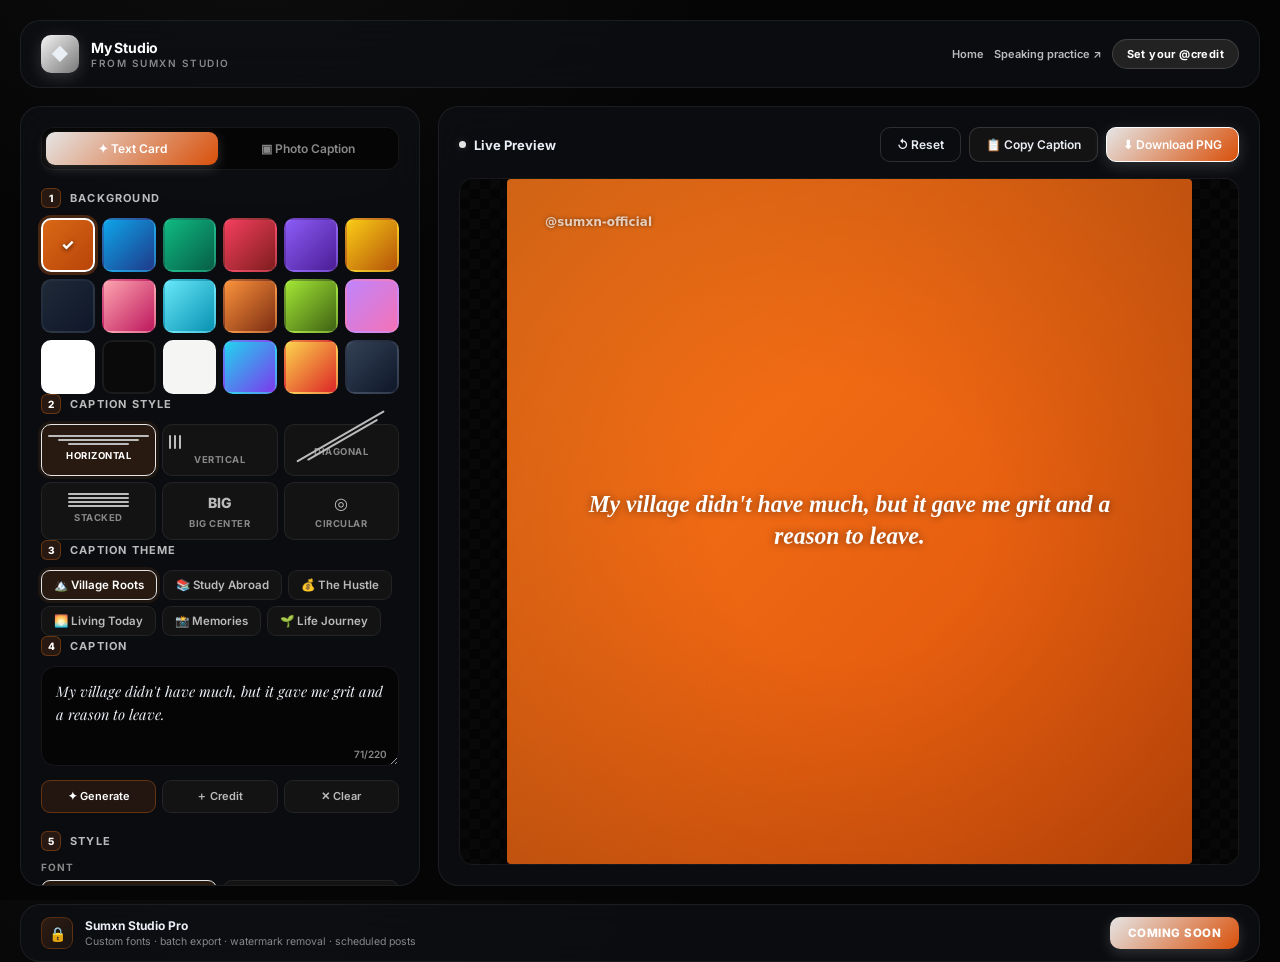
==== photo-caption.html @ 62280682 "Add Home page ald a feature that let user to choose the purpose like captioning , speaking practice " ====
<!DOCTYPE html>
<html lang="en">
<head>
<meta charset="UTF-8">
<meta name="viewport" content="width=device-width, initial-scale=1.0">
<title>My Studio — Photo captions</title>
<link rel="preconnect" href="https://fonts.googleapis.com">
<link rel="preconnect" href="https://fonts.gstatic.com" crossorigin>
<link href="https://fonts.googleapis.com/css2?family=Inter:wght@400;500;600;700;800&family=Playfair+Display:ital,wght@0,600;1,500&display=swap" rel="stylesheet">
<style>
  * { margin: 0; padding: 0; box-sizing: border-box; }

  :root {
    --bg-0: #050505;
    --bg-1: #0b0b0b;
    --bg-2: #131313;
    --bg-3: #1b1b1b;
    --stroke: rgba(255,255,255,0.07);
    --stroke-2: rgba(255,255,255,0.14);
    --text: #eaeef5;
    --text-dim: #888;
    --text-mid: #bbb;
    --accent: #e5e5e5;
    --accent-2: #fff;
    --accent-glow: rgba(255,255,255,0.16);
    --success: #d3d3d3;
    --radius: 14px;
    --radius-lg: 20px;
  }

  html, body { height: 100%; }

  body {
    font-family: 'Inter', system-ui, -apple-system, sans-serif;
    background: var(--bg-0);
    background-image: radial-gradient(ellipse 800px 600px at 20% -10%, rgba(255,255,255,0.035), transparent 60%);
    color: var(--text);
    min-height: 100vh;
    padding: 20px;
    -webkit-font-smoothing: antialiased;
  }

  .app {
    max-width: 1280px;
    margin: 0 auto;
    display: grid;
    grid-template-columns: 400px 1fr;
    grid-template-rows: auto 1fr auto;
    gap: 18px;
    min-height: calc(100vh - 40px);
  }

  /* ==================== HEADER ==================== */
  .header {
    grid-column: 1 / -1;
    display: flex;
    align-items: center;
    justify-content: space-between;
    padding: 14px 20px;
    background: rgba(14,16,22,0.7);
    backdrop-filter: blur(20px);
    border: 1px solid var(--stroke);
    border-radius: var(--radius-lg);
    flex-wrap: wrap;
    gap: 12px;
  }

  .logo { display: flex; align-items: center; gap: 12px; }

  .logo-mark {
    width: 38px; height: 38px;
    border-radius: 10px;
    background: linear-gradient(135deg, #f4f4f4 0%, #777 100%);
    display: grid; place-items: center;
    font-size: 17px;
    box-shadow: 0 4px 16px var(--accent-glow), inset 0 1px 0 rgba(255,255,255,0.2);
  }

  .logo-text .name { color: #fff; font-size: 14px; font-weight: 700; letter-spacing: -0.2px; }
  .logo-text .sub {
    font-size: 10px; color: var(--text-dim);
    letter-spacing: 1.5px; text-transform: uppercase;
    font-weight: 600; margin-top: 1px;
  }

  .header-right { display: flex; align-items: center; gap: 10px; }

  .header-link {
    color: var(--text-mid);
    font-size: 11px;
    font-weight: 600;
    text-decoration: none;
    transition: color 0.18s;
  }

  .header-link:hover { color: var(--accent-2); }

  .credit-dialog {
    width: min(420px, calc(100% - 32px));
    padding: 24px;
    border: 1px solid var(--stroke-2);
    border-radius: var(--radius-lg);
    background: #101010;
    color: var(--text);
  }
  .credit-dialog::backdrop { background: rgba(0,0,0,0.78); backdrop-filter: blur(4px); }
  .credit-dialog h2 { margin: 0 0 8px; font-size: 18px; }
  .credit-dialog p { margin: 0 0 18px; color: var(--text-dim); font-size: 12px; line-height: 1.6; }
  .credit-dialog input { width: 100%; padding: 11px 12px; border: 1px solid var(--stroke-2); border-radius: 9px; background: #080808; color: var(--text); font: inherit; }
  .credit-dialog-actions { display: flex; justify-content: flex-end; gap: 9px; margin-top: 18px; }
  .credit-dialog-actions button { padding: 9px 13px; border: 1px solid var(--stroke-2); border-radius: 8px; background: #1c1c1c; color: var(--text); cursor: pointer; }
  .credit-dialog-actions button[type="submit"] { background: #eee; color: #111; border-color: #eee; font-weight: 700; }

  .credit-pill {
    font-size: 11px; font-weight: 700; color: #fff;
    background: #222;
    border: 1px solid var(--stroke-2);
    padding: 7px 14px; border-radius: 40px;
    letter-spacing: 0.4px;
    cursor: pointer;
    font-family: inherit;
    transition: background 0.18s, border-color 0.18s;
  }
  .credit-pill:hover { background: #303030; border-color: rgba(255,255,255,0.3); }

  /* ==================== SIDEBAR ==================== */
  .sidebar {
    background: rgba(14,16,22,0.7);
    backdrop-filter: blur(20px);
    border: 1px solid var(--stroke);
    border-radius: var(--radius-lg);
    padding: 20px;
    display: flex;
    flex-direction: column;
    gap: 18px;
    overflow-y: auto;
    max-height: calc(100vh - 120px);
  }

  .sidebar::-webkit-scrollbar { width: 6px; }
  .sidebar::-webkit-scrollbar-thumb { background: var(--stroke-2); border-radius: 3px; }

  /* ---- Mode toggle ---- */
  .mode-toggle {
    display: flex;
    background: var(--bg-0);
    border: 1px solid var(--stroke);
    border-radius: 12px;
    padding: 4px;
    gap: 4px;
  }

  .mode-btn {
    flex: 1;
    padding: 9px;
    border: none;
    background: transparent;
    color: var(--text-dim);
    font-size: 12px;
    font-weight: 600;
    cursor: pointer;
    border-radius: 9px;
    transition: all 0.2s;
    font-family: 'Inter', sans-serif;
    display: flex;
    align-items: center;
    justify-content: center;
    gap: 6px;
  }

  .mode-btn:hover { color: var(--text); }

  .mode-btn.active {
    background: linear-gradient(135deg, var(--accent) 0%, #d9500a 100%);
    color: #fff;
    box-shadow: 0 4px 12px var(--accent-glow);
  }

  /* ---- Step blocks ---- */
  .step { display: flex; flex-direction: column; gap: 10px; }

  .step-head { display: flex; align-items: center; gap: 9px; }

  .step-num {
    width: 20px; height: 20px;
    border-radius: 6px;
    background: rgba(255,122,26,0.12);
    border: 1px solid rgba(255,122,26,0.3);
    color: var(--accent-2);
    font-size: 10px; font-weight: 800;
    display: grid; place-items: center;
    flex-shrink: 0;
  }

  .step-title {
    font-size: 11px; font-weight: 700;
    letter-spacing: 1.2px; text-transform: uppercase;
    color: var(--text-mid);
  }

  /* ---- Background presets (FIXED - visible colors) ---- */
  .bg-presets {
    display: grid;
    grid-template-columns: repeat(6, 1fr);
    gap: 7px;
  }

  .bg-swatch {
    aspect-ratio: 1;
    border-radius: 10px;
    border: 2px solid var(--stroke);
    cursor: pointer;
    transition: all 0.18s;
    position: relative;
    overflow: hidden;
  }

  .bg-swatch:hover { transform: scale(1.08); }

  .bg-swatch.active {
    border-color: var(--accent-2);
    box-shadow: 0 0 0 3px rgba(255,122,26,0.25);
  }

  .bg-swatch.active::after {
    content: '✓';
    position: absolute;
    inset: 0;
    display: grid;
    place-items: center;
    font-size: 15px;
    font-weight: 800;
    color: #fff;
    text-shadow: 0 1px 4px rgba(0,0,0,0.7);
    background: rgba(0,0,0,0.15);
  }

  /* ---- Chips ---- */
  .chip-grid { display: flex; flex-wrap: wrap; gap: 6px; }

  .chip {
    background: var(--bg-2);
    border: 1px solid var(--stroke);
    color: var(--text-mid);
    padding: 7px 12px;
    border-radius: 9px;
    cursor: pointer;
    font-size: 11.5px; font-weight: 600;
    transition: all 0.18s;
    user-select: none;
    display: inline-flex; align-items: center; gap: 5px;
  }

  .chip:hover {
    border-color: var(--stroke-2);
    color: var(--text);
    background: var(--bg-3);
  }

  .chip.active {
    background: rgba(255,122,26,0.13);
    border-color: var(--accent);
    color: var(--accent-2);
    box-shadow: 0 0 0 3px rgba(255,122,26,0.08);
  }

  /* ---- Caption style buttons ---- */
  .style-presets {
    display: grid;
    grid-template-columns: repeat(3, 1fr);
    gap: 6px;
  }

  .style-preset {
    background: var(--bg-2);
    border: 1px solid var(--stroke);
    color: var(--text-mid);
    padding: 10px 6px;
    border-radius: 10px;
    cursor: pointer;
    transition: all 0.18s;
    text-align: center;
    display: flex;
    flex-direction: column;
    align-items: center;
    gap: 5px;
    font-family: 'Inter', sans-serif;
  }

  .style-preset:hover {
    border-color: var(--stroke-2);
    background: var(--bg-3);
  }

  .style-preset.active {
    background: rgba(255,122,26,0.13);
    border-color: var(--accent);
    box-shadow: 0 0 0 3px rgba(255,122,26,0.08);
  }

  .style-preset.active .sp-name { color: var(--accent-2); }

  .sp-icon {
    font-size: 16px;
    line-height: 1;
    display: flex;
    align-items: center;
    justify-content: center;
    height: 20px;
    color: var(--text-mid);
  }

  .style-preset.active .sp-icon { color: var(--accent-2); }

  /* Little visual preview lines */
  .sp-lines {
    display: flex;
    flex-direction: column;
    gap: 2px;
    align-items: center;
    width: 100%;
  }
  .sp-lines .l { height: 2px; background: currentColor; border-radius: 2px; }
  .sp-lines .l.s { width: 60%; }
  .sp-lines .l.m { width: 80%; }
  .sp-lines .l.f { width: 100%; }
  .sp-lines.vertical { flex-direction: row; height: 14px; gap: 3px; align-items: stretch; }
  .sp-lines.vertical .l { width: 2px; height: 100%; }
  .sp-lines.diagonal { transform: rotate(-30deg); }

  .sp-name {
    font-size: 9.5px;
    font-weight: 700;
    letter-spacing: 0.5px;
    text-transform: uppercase;
    color: var(--text-dim);
  }

  /* ---- Caption editor ---- */
  .caption-wrap { position: relative; }

  .caption-input {
    width: 100%;
    background: var(--bg-0);
    border: 1px solid var(--stroke);
    border-radius: var(--radius);
    padding: 13px 14px;
    color: var(--text);
    font-family: 'Playfair Display', Georgia, serif;
    font-style: italic;
    font-size: 14.5px;
    line-height: 1.6;
    resize: vertical;
    min-height: 100px;
    outline: none;
    transition: all 0.2s;
  }

  .caption-input:focus {
    border-color: var(--accent);
    box-shadow: 0 0 0 3px rgba(255,122,26,0.1);
  }

  .caption-input::placeholder { color: var(--text-dim); font-style: italic; }

  .char-count {
    position: absolute;
    bottom: 10px; right: 12px;
    font-size: 10px; color: var(--text-dim);
    font-family: 'Inter', sans-serif;
    font-style: normal; font-weight: 600;
    pointer-events: none;
  }

  .char-count.warn { color: #ffb020; }
  .char-count.over { color: #ff6b6b; }

  .tool-row { display: flex; gap: 6px; flex-wrap: wrap; }

  .tool-btn {
    flex: 1;
    background: var(--bg-2);
    border: 1px solid var(--stroke);
    color: var(--text-mid);
    padding: 8px 10px;
    border-radius: 9px;
    font-size: 11px; font-weight: 600;
    cursor: pointer;
    transition: all 0.18s;
    display: inline-flex; align-items: center; justify-content: center;
    gap: 5px; white-space: nowrap;
    font-family: 'Inter', sans-serif;
  }

  .tool-btn:hover {
    color: var(--text);
    border-color: var(--stroke-2);
    background: var(--bg-3);
  }

  .tool-btn.primary {
    background: rgba(255,122,26,0.1);
    border-color: rgba(255,122,26,0.3);
    color: var(--accent-2);
  }

  .tool-btn.primary:hover {
    background: rgba(255,122,26,0.18);
    border-color: var(--accent);
  }

  /* ---- Style controls ---- */
  .style-group { display: flex; flex-direction: column; gap: 7px; }

  .style-label {
    font-size: 10px; color: var(--text-dim);
    letter-spacing: 1px; text-transform: uppercase;
    font-weight: 700;
  }

  .swatch-row { display: flex; gap: 7px; flex-wrap: wrap; }

  .swatch {
    width: 28px; height: 28px;
    border-radius: 8px;
    border: 2px solid var(--stroke);
    cursor: pointer;
    transition: all 0.18s;
    position: relative;
  }

  .swatch:hover { transform: scale(1.08); }

  .swatch.active {
    border-color: var(--accent-2);
    box-shadow: 0 0 0 3px rgba(255,122,26,0.18);
  }

  .swatch.active::after {
    content: '✓';
    position: absolute;
    inset: 0;
    display: grid; place-items: center;
    font-size: 13px; font-weight: 800;
    color: rgba(0,0,0,0.6);
    text-shadow: 0 0 3px rgba(255,255,255,0.5);
  }

  .font-row { display: flex; gap: 6px; }

  .font-btn {
    flex: 1;
    background: var(--bg-2);
    border: 1px solid var(--stroke);
    color: var(--text-mid);
    padding: 9px 6px;
    border-radius: 9px;
    cursor: pointer;
    font-size: 12px;
    transition: all 0.18s;
    text-align: center;
    font-weight: 600;
  }

  .font-btn[data-font="playfair"] {
    font-family: 'Playfair Display', serif;
    font-style: italic; font-size: 13px;
  }
  .font-btn[data-font="inter"] { font-family: 'Inter', sans-serif; }

  .font-btn:hover { color: var(--text); border-color: var(--stroke-2); }

  .font-btn.active {
    background: rgba(255,122,26,0.13);
    border-color: var(--accent);
    color: var(--accent-2);
  }

  .slider-row { display: flex; align-items: center; gap: 10px; }

  .slider {
    flex: 1;
    -webkit-appearance: none;
    appearance: none;
    height: 4px; border-radius: 2px;
    background: var(--bg-3);
    outline: none; cursor: pointer;
  }

  .slider::-webkit-slider-thumb {
    -webkit-appearance: none;
    appearance: none;
    width: 15px; height: 15px;
    border-radius: 50%;
    background: var(--accent);
    cursor: pointer;
    box-shadow: 0 0 0 3px rgba(255,122,26,0.2);
  }

  .slider::-moz-range-thumb {
    width: 15px; height: 15px;
    border-radius: 50%;
    background: var(--accent);
    cursor: pointer; border: none;
  }

  .slider-value {
    font-size: 11px; font-weight: 700;
    color: var(--text-mid);
    min-width: 34px; text-align: right;
    font-variant-numeric: tabular-nums;
  }

  /* ==================== MAIN ==================== */
  .main {
    background: rgba(14,16,22,0.7);
    backdrop-filter: blur(20px);
    border: 1px solid var(--stroke);
    border-radius: var(--radius-lg);
    padding: 20px;
    display: flex;
    flex-direction: column;
    gap: 16px;
    max-height: calc(100vh - 120px);
  }

  .main-head {
    display: flex; align-items: center;
    justify-content: space-between;
    flex-wrap: wrap; gap: 10px;
  }

  .main-title {
    font-size: 13px; font-weight: 700;
    color: var(--text);
    display: flex; align-items: center; gap: 8px;
  }

  .main-title .dot {
    width: 7px; height: 7px;
    border-radius: 50%;
    background: var(--accent);
    box-shadow: 0 0 8px var(--accent-glow);
  }

  .main-actions { display: flex; gap: 8px; flex-wrap: wrap; }

  .btn {
    padding: 9px 16px;
    border-radius: 10px;
    border: 1px solid var(--stroke-2);
    background: var(--bg-2);
    color: var(--text);
    font-size: 12px; font-weight: 600;
    cursor: pointer;
    transition: all 0.2s;
    display: inline-flex; align-items: center; justify-content: center;
    gap: 6px; white-space: nowrap;
    font-family: 'Inter', sans-serif;
  }

  .btn:hover:not(:disabled) {
    background: var(--bg-3);
    transform: translateY(-1px);
    box-shadow: 0 6px 16px rgba(0,0,0,0.4);
  }

  .btn:disabled { opacity: 0.35; cursor: not-allowed; }

  .btn-primary {
    background: linear-gradient(135deg, var(--accent) 0%, #d9500a 100%);
    border-color: var(--accent-2);
    color: #fff;
    box-shadow: 0 4px 16px var(--accent-glow);
  }

  .btn-primary:hover:not(:disabled) {
    background: linear-gradient(135deg, #ff9040 0%, #e05a15 100%);
    box-shadow: 0 8px 24px rgba(255,122,26,0.5);
  }

  .btn-ghost { background: transparent; }

  /* ---- Preview ---- */
  .preview-container {
    flex: 1;
    background: var(--bg-0);
    border: 1px solid var(--stroke);
    border-radius: var(--radius);
    display: flex;
    align-items: center;
    justify-content: center;
    overflow: hidden;
    position: relative;
    min-height: 340px;
    background-image:
      linear-gradient(45deg, rgba(255,255,255,0.015) 25%, transparent 25%),
      linear-gradient(-45deg, rgba(255,255,255,0.015) 25%, transparent 25%),
      linear-gradient(45deg, transparent 75%, rgba(255,255,255,0.015) 75%),
      linear-gradient(-45deg, transparent 75%, rgba(255,255,255,0.015) 75%);
    background-size: 20px 20px;
    background-position: 0 0, 0 10px, 10px -10px, -10px 0px;
  }

  #previewCanvas {
    max-width: 100%;
    max-height: 100%;
    display: block;
    border-radius: 4px;
    box-shadow: 0 20px 60px rgba(0,0,0,0.6);
  }

  /* ==================== BOTTOM BAR ==================== */
  .bottom-bar {
    grid-column: 1 / -1;
    display: flex; align-items: center;
    justify-content: space-between;
    padding: 12px 20px;
    background: rgba(14,16,22,0.7);
    backdrop-filter: blur(20px);
    border: 1px solid var(--stroke);
    border-radius: var(--radius-lg);
    flex-wrap: wrap; gap: 12px;
  }

  .pro-banner {
    display: flex; align-items: center;
    gap: 12px; flex: 1; min-width: 240px;
  }

  .pro-lock {
    width: 32px; height: 32px;
    border-radius: 9px;
    background: linear-gradient(135deg, rgba(255,122,26,0.15), rgba(255,122,26,0.05));
    border: 1px solid rgba(255,122,26,0.25);
    display: grid; place-items: center;
    font-size: 14px; flex-shrink: 0;
  }

  .pro-text .title { font-size: 12px; font-weight: 700; color: var(--text); }
  .pro-text .desc { font-size: 10.5px; color: var(--text-dim); margin-top: 2px; }

  .pro-cta {
    background: linear-gradient(135deg, var(--accent) 0%, #d9500a 100%);
    border: none; color: #fff;
    padding: 9px 18px; border-radius: 10px;
    font-size: 11.5px; font-weight: 800;
    letter-spacing: 0.5px; cursor: pointer;
    transition: all 0.2s;
    box-shadow: 0 4px 14px var(--accent-glow);
    text-transform: uppercase;
    font-family: 'Inter', sans-serif;
  }

  .pro-cta:hover { transform: translateY(-1px); }

  /* ==================== TOAST ==================== */
  .toast-stack {
    position: fixed;
    bottom: 24px; left: 50%;
    transform: translateX(-50%);
    display: flex; flex-direction: column;
    gap: 8px; z-index: 9999;
    pointer-events: none;
  }

  .toast {
    background: var(--bg-2);
    border: 1px solid var(--stroke-2);
    color: var(--text);
    padding: 11px 18px;
    border-radius: 12px;
    font-size: 12.5px; font-weight: 600;
    box-shadow: 0 20px 50px rgba(0,0,0,0.6);
    display: flex; align-items: center; gap: 9px;
    animation: toastIn 0.35s cubic-bezier(0.34, 1.56, 0.64, 1);
    min-width: 200px;
    font-family: 'Inter', sans-serif;
  }

  .toast.exit { animation: toastOut 0.25s ease forwards; }

  @keyframes toastIn {
    from { opacity: 0; transform: translateY(20px) scale(0.95); }
    to { opacity: 1; transform: translateY(0) scale(1); }
  }

  @keyframes toastOut {
    to { opacity: 0; transform: translateY(10px) scale(0.95); }
  }

  .toast-icon {
    width: 20px; height: 20px;
    border-radius: 6px;
    display: grid; place-items: center;
    font-size: 11px; flex-shrink: 0;
  }

  .toast-icon.success { background: rgba(52,211,153,0.15); color: var(--success); }
  .toast-icon.info { background: rgba(255,122,26,0.15); color: var(--accent-2); }
  .toast-icon.error { background: rgba(255,80,80,0.15); color: #ff6b6b; }

  .hide-mode { display: none !important; }

  /* ==================== RESPONSIVE ==================== */
  @media (max-width: 1024px) {
    .app { grid-template-columns: 1fr; min-height: auto; }
    .sidebar, .main { max-height: none; }
    .main { min-height: 480px; }
  }

  @media (max-width: 640px) {
    body { padding: 12px; }
    .app { gap: 12px; }
    .header { padding: 12px 14px; border-radius: 16px; }
    .sidebar, .main { padding: 16px; border-radius: 16px; }
    .bottom-bar { padding: 12px 14px; border-radius: 16px; flex-direction: column; align-items: stretch; }
    .main-actions { width: 100%; }
    .main-actions .btn { flex: 1; }
    .credit-pill { display: none; }
    .preview-container { min-height: 260px; }
    .bg-presets { grid-template-columns: repeat(4, 1fr); }
    .style-presets { grid-template-columns: repeat(2, 1fr); }
  }
</style>
</head>
<body>

<div class="app">

  <!-- ==================== HEADER ==================== -->
  <header class="header">
    <div class="logo">
      <div class="logo-mark">◆</div>
      <div class="logo-text">
        <div class="name">My Studio</div>
        <div class="sub">from Sumxn Studio</div>
      </div>
    </div>
    <div class="header-right">
      <a class="header-link" href="index.html">Home</a>
      <a class="header-link" href="speaking.html">Speaking practice ↗</a>
      <button id="credit-settings-button" class="credit-pill" type="button" aria-label="Customize your credit">Set your @credit</button>
    </div>
  </header>

  <!-- ==================== SIDEBAR ==================== -->
  <aside class="sidebar">

    <!-- MODE TOGGLE -->
    <div class="mode-toggle">
      <button class="mode-btn active" data-mode="text">✦ Text Card</button>
      <button class="mode-btn" data-mode="photo">▣ Photo Caption</button>
    </div>

    <!-- ============ TEXT CARD MODE ============ -->
    <div id="textModePanel">

      <!-- Background -->
      <div class="step">
        <div class="step-head">
          <div class="step-num">1</div>
          <div class="step-title">Background</div>
        </div>
        <div class="bg-presets" id="bgPresets">
          <!-- Gradients — inline styles make them VISIBLE -->
          <div class="bg-swatch active" data-bg="linear-gradient(135deg,#ff7a1a,#d9500a)" style="background: linear-gradient(135deg,#ff7a1a,#d9500a);"></div>
          <div class="bg-swatch" data-bg="linear-gradient(135deg,#0ea5e9,#1e3a8a)" style="background: linear-gradient(135deg,#0ea5e9,#1e3a8a);"></div>
          <div class="bg-swatch" data-bg="linear-gradient(135deg,#10b981,#065f46)" style="background: linear-gradient(135deg,#10b981,#065f46);"></div>
          <div class="bg-swatch" data-bg="linear-gradient(135deg,#f43f5e,#7f1d1d)" style="background: linear-gradient(135deg,#f43f5e,#7f1d1d);"></div>
          <div class="bg-swatch" data-bg="linear-gradient(135deg,#8b5cf6,#4c1d95)" style="background: linear-gradient(135deg,#8b5cf6,#4c1d95);"></div>
          <div class="bg-swatch" data-bg="linear-gradient(135deg,#facc15,#b45309)" style="background: linear-gradient(135deg,#facc15,#b45309);"></div>
          <div class="bg-swatch" data-bg="linear-gradient(135deg,#1f2937,#0f172a)" style="background: linear-gradient(135deg,#1f2937,#0f172a);"></div>
          <div class="bg-swatch" data-bg="linear-gradient(135deg,#fda4af,#be185d)" style="background: linear-gradient(135deg,#fda4af,#be185d);"></div>
          <div class="bg-swatch" data-bg="linear-gradient(135deg,#67e8f9,#0891b2)" style="background: linear-gradient(135deg,#67e8f9,#0891b2);"></div>
          <div class="bg-swatch" data-bg="linear-gradient(135deg,#fb923c,#7c2d12)" style="background: linear-gradient(135deg,#fb923c,#7c2d12);"></div>
          <div class="bg-swatch" data-bg="linear-gradient(135deg,#a3e635,#3f6212)" style="background: linear-gradient(135deg,#a3e635,#3f6212);"></div>
          <div class="bg-swatch" data-bg="linear-gradient(135deg,#c084fc,#f472b6)" style="background: linear-gradient(135deg,#c084fc,#f472b6);"></div>
          <div class="bg-swatch" data-bg="#ffffff" style="background:#ffffff;"></div>
          <div class="bg-swatch" data-bg="#0a0a0a" style="background:#0a0a0a;"></div>
          <div class="bg-swatch" data-bg="#f5f5f4" style="background:#f5f5f4;"></div>
          <div class="bg-swatch" data-bg="linear-gradient(135deg,#22d3ee,#7c3aed)" style="background: linear-gradient(135deg,#22d3ee,#7c3aed);"></div>
          <div class="bg-swatch" data-bg="linear-gradient(135deg,#fcd34d,#dc2626)" style="background: linear-gradient(135deg,#fcd34d,#dc2626);"></div>
          <div class="bg-swatch" data-bg="linear-gradient(135deg,#334155,#0f172a)" style="background: linear-gradient(135deg,#334155,#0f172a);"></div>
        </div>
      </div>

      <!-- Caption Style -->
      <div class="step">
        <div class="step-head">
          <div class="step-num">2</div>
          <div class="step-title">Caption Style</div>
        </div>
        <div class="style-presets" id="stylePresets">
          <div class="style-preset active" data-style="horizontal">
            <div class="sp-lines">
              <div class="l f"></div>
              <div class="l m"></div>
              <div class="l s"></div>
            </div>
            <div class="sp-name">Horizontal</div>
          </div>
          <div class="style-preset" data-style="vertical">
            <div class="sp-lines vertical">
              <div class="l"></div>
              <div class="l"></div>
              <div class="l"></div>
            </div>
            <div class="sp-name">Vertical</div>
          </div>
          <div class="style-preset" data-style="diagonal">
            <div class="sp-lines diagonal">
              <div class="l f"></div>
              <div class="l m"></div>
            </div>
            <div class="sp-name">Diagonal</div>
          </div>
          <div class="style-preset" data-style="stacked">
            <div class="sp-lines">
              <div class="l s"></div>
              <div class="l s"></div>
              <div class="l s"></div>
              <div class="l s"></div>
            </div>
            <div class="sp-name">Stacked</div>
          </div>
          <div class="style-preset" data-style="big">
            <div class="sp-icon" style="font-size:14px;font-weight:800;">BIG</div>
            <div class="sp-name">Big Center</div>
          </div>
          <div class="style-preset" data-style="circle">
            <div class="sp-icon">◎</div>
            <div class="sp-name">Circular</div>
          </div>
        </div>
      </div>

      <!-- Theme -->
      <div class="step">
        <div class="step-head">
          <div class="step-num">3</div>
          <div class="step-title">Caption Theme</div>
        </div>
        <div class="chip-grid" id="themeChipsText">
          <div class="chip active" data-theme="village">🏔️ Village Roots</div>
          <div class="chip" data-theme="study">📚 Study Abroad</div>
          <div class="chip" data-theme="hustle">💰 The Hustle</div>
          <div class="chip" data-theme="today">🌅 Living Today</div>
          <div class="chip" data-theme="memories">📸 Memories</div>
          <div class="chip" data-theme="life">🌱 Life Journey</div>
        </div>
      </div>

      <!-- Caption -->
      <div class="step">
        <div class="step-head">
          <div class="step-num">4</div>
          <div class="step-title">Caption</div>
        </div>
        <div class="caption-wrap">
          <textarea id="captionText" class="caption-input" placeholder="Write or generate a caption..." maxlength="220"></textarea>
          <div class="char-count" id="charCountText">0/220</div>
        </div>
        <div class="tool-row">
          <button class="tool-btn primary" id="regenTextBtn">✦ Generate</button>
          <button class="tool-btn" id="creditTextBtn">＋ Credit</button>
          <button class="tool-btn" id="clearTextBtn">✕ Clear</button>
        </div>
      </div>

    </div>

    <!-- ============ PHOTO CAPTION MODE ============ -->
    <div id="photoModePanel" class="hide-mode">

      <div class="step">
        <div class="step-head">
          <div class="step-num">1</div>
          <div class="step-title">Upload Image</div>
        </div>
        <div class="upload-zone" id="uploadZone">
          <div class="upload-default">
            <span class="upload-icon">⬆</span>
            <div class="upload-title">Drop image or click to browse</div>
            <div class="upload-sub">JPG · PNG · WEBP · max 15MB</div>
          </div>
          <div class="upload-thumb">
            <img id="thumbImg" class="thumb-img" alt="">
            <div class="thumb-info">
              <div class="thumb-name" id="thumbName">image.jpg</div>
              <div class="thumb-meta" id="thumbMeta">Ready</div>
            </div>
            <button class="thumb-remove" id="thumbRemove" title="Remove">✕</button>
          </div>
        </div>
        <input type="file" id="fileInput" accept="image/*">
      </div>

      <div class="step">
        <div class="step-head">
          <div class="step-num">2</div>
          <div class="step-title">Theme</div>
        </div>
        <div class="chip-grid" id="themeChipsPhoto">
          <div class="chip active" data-theme="village">🏔️ Village</div>
          <div class="chip" data-theme="study">📚 Study</div>
          <div class="chip" data-theme="hustle">💰 Hustle</div>
          <div class="chip" data-theme="today">🌅 Today</div>
          <div class="chip" data-theme="memories">📸 Memories</div>
          <div class="chip" data-theme="life">🌱 Life</div>
        </div>
      </div>

      <div class="step">
        <div class="step-head">
          <div class="step-num">3</div>
          <div class="step-title">Caption</div>
        </div>
        <div class="caption-wrap">
          <textarea id="captionPhoto" class="caption-input" placeholder="Write or generate a caption..." maxlength="220"></textarea>
          <div class="char-count" id="charCountPhoto">0/220</div>
        </div>
        <div class="tool-row">
          <button class="tool-btn primary" id="regenPhotoBtn">✦ Generate</button>
          <button class="tool-btn" id="creditPhotoBtn">＋ Credit</button>
          <button class="tool-btn" id="clearPhotoBtn">✕ Clear</button>
        </div>
      </div>

    </div>

    <!-- ============ SHARED STYLE CONTROLS ============ -->
    <div class="step">
      <div class="step-head">
        <div class="step-num">5</div>
        <div class="step-title">Style</div>
      </div>

      <div class="style-group">
        <div class="style-label">Font</div>
        <div class="font-row">
          <button class="font-btn active" data-font="playfair">Playfair Italic</button>
          <button class="font-btn" data-font="inter">Inter Bold</button>
        </div>
      </div>

      <div class="style-group">
        <div class="style-label">Text Color</div>
        <div class="swatch-row" id="textColors">
          <div class="swatch active" data-color="#ffffff" style="background:#ffffff;"></div>
          <div class="swatch" data-color="#ffd166" style="background:#ffd166;"></div>
          <div class="swatch" data-color="#ff8a3d" style="background:#ff8a3d;"></div>
          <div class="swatch" data-color="#7ad1ff" style="background:#7ad1ff;"></div>
          <div class="swatch" data-color="#ff8fb1" style="background:#ff8fb1;"></div>
          <div class="swatch" data-color="#000000" style="background:#000000;"></div>
        </div>
      </div>

      <div class="style-group" id="posGroup">
        <div class="style-label">Position</div>
        <div class="chip-grid" id="posChips">
          <div class="chip" data-pos="top">Top</div>
          <div class="chip" data-pos="center">Center</div>
          <div class="chip active" data-pos="bottom">Bottom</div>
        </div>
      </div>

      <div class="style-group">
        <div class="style-label">Text Size</div>
        <div class="slider-row">
          <input type="range" class="slider" id="sizeSlider" min="20" max="60" value="34">
          <span class="slider-value" id="sizeValue">34</span>
        </div>
      </div>

      <div class="style-group" id="overlayGroup">
        <div class="style-label">Overlay Darkness</div>
        <div class="slider-row">
          <input type="range" class="slider" id="overlaySlider" min="0" max="80" value="45">
          <span class="slider-value" id="overlayValue">45</span>
        </div>
      </div>
    </div>

  </aside>

  <!-- ==================== MAIN ==================== -->
  <main class="main">
    <div class="main-head">
      <div class="main-title">
        <span class="dot"></span>
        Live Preview
      </div>
      <div class="main-actions">
        <button class="btn btn-ghost" id="resetBtn">↺ Reset</button>
        <button class="btn" id="copyBtn">📋 Copy Caption</button>
        <button class="btn btn-primary" id="downloadBtn">⬇ Download PNG</button>
      </div>
    </div>

    <div class="preview-container" id="previewContainer">
      <canvas id="previewCanvas"></canvas>
    </div>
  </main>

  <!-- ==================== BOTTOM BAR ==================== -->
  <footer class="bottom-bar">
    <div class="pro-banner">
      <div class="pro-lock">🔒</div>
      <div class="pro-text">
        <div class="title">Sumxn Studio Pro</div>
        <div class="desc">Custom fonts · batch export · watermark removal · scheduled posts</div>
      </div>
    </div>
    <button class="pro-cta" id="proBtn">Coming Soon</button>
  </footer>

</div>

<dialog id="credit-dialog" class="credit-dialog">
  <form id="credit-form" method="dialog">
    <h2>Customize your credit</h2>
    <p>This handle appears on your exported image and can be added to captions. Leave it blank to hide the watermark.</p>
    <label class="step-title" for="credit-input">YOUR HANDLE</label>
    <input id="credit-input" type="text" maxlength="40" placeholder="@yourname" autocomplete="off">
    <div class="credit-dialog-actions">
      <button id="credit-cancel-button" type="button">Cancel</button>
      <button type="submit">Save credit</button>
    </div>
  </form>
</dialog>
<div class="toast-stack" id="toastStack"></div>

<script>
(function() {
  'use strict';

  // ============================================================
  //  CAPTION ENGINE
  // ============================================================
  const CAPTIONS = {
    village: [
      "I came from a village in Nepal where the mountains taught me patience.",
      "My village didn't have much, but it gave me grit and a reason to leave.",
      "Every step in this big city, I still carry the dust of my village.",
      "I left my village not because I hated it — but because I promised it I'd return bigger.",
      "The mountains of Nepal raised me. The world is testing me now.",
      "I miss the quiet of my village. But I'm chasing a bigger dream.",
      "I am a village boy with a city-sized hunger.",
      "My roots are in Nepal. My hustle is global.",
      "I walked away from home with one bag and a thousand reasons.",
      "The village gave me my heart. This journey is giving me my story.",
      "The road out of my village was quiet, but the dream inside me was loud.",
      "I carry my village in my voice, even when I speak to the whole world.",
      "Small beginnings are still beginnings. Mine started beneath Nepal's hills.",
      "I did not leave my roots behind; I gave them a wider horizon.",
      "The same hands that helped at home are now building a life far away.",
      "Home taught me enough courage to take the first unfamiliar step.",
      "My village is my starting point, never the limit of my story.",
      "I am far from home, but every hard day brings me closer to its pride.",
      "The mountains made me patient; the journey is making me brave."
    ],
    study: [
      "I left home to study — not just books, but life itself.",
      "18 years old, far from home, learning what no classroom can teach.",
      "I came here with a student visa and a heart full of fear and fire.",
      "Every lecture I attend is a promise I made to my parents.",
      "I left my comfort zone and moved into the unknown.",
      "Some days I study. Every day I grow.",
      "I'm not just studying for a degree — I'm studying for a way up.",
      "First time living alone. First time being truly responsible for me.",
      "I study by day, dream by night, and build in between.",
      "This degree is not just mine. It belongs to everyone who believed in me.",
      "A new country became my classroom, and uncertainty became my first lesson.",
      "I am earning more than credits here; I am learning how to trust myself.",
      "Every assignment is a small investment in the life I came here to build.",
      "Being far from home makes ordinary wins feel extraordinary.",
      "I crossed an ocean for an education and found a stronger version of me.",
      "The syllabus changes every semester. So do I.",
      "I may feel lost sometimes, but I am never standing still.",
      "My parents gave me a chance; I am turning it into a future.",
      "The hardest subject this year is becoming comfortable with growth."
    ],
    hustle: [
      "I started posting reels not for fame, but because I need to earn in USD.",
      "Every reel I post is a small bet on a bigger future.",
      "I don't have a team, a budget, or a backup plan. Just a phone.",
      "I'm an 18-year-old trying to turn screen time into income.",
      "I post when I'm tired. I edit when I'm sad. I keep going.",
      "Content creation isn't a hobby for me. It's a ladder.",
      "One reel at a time, I'm building a bridge to the world.",
      "I don't need luck. I need consistency and one viral moment.",
      "I'm learning marketing, editing, and life — from one phone screen.",
      "They said get a real job. I'm building one — just differently.",
      "No perfect setup, no perfect timing; I press record and start anyway.",
      "The numbers move slowly, but my skills are growing every day.",
      "I am turning spare minutes into work my future can recognize.",
      "One good idea can change a month. One disciplined habit can change a life.",
      "I create from where I am with what I have and learn as I go.",
      "The goal is bigger than views: I am building proof that I can do this.",
      "My first audience is small, but my commitment is not.",
      "I stopped waiting for permission and started publishing the process.",
      "Every post is practice for the opportunities I have not met yet."
    ],
    today: [
      "I'm not waiting for the perfect day. I'm living this one.",
      "Today I chose to show up — for myself and my future.",
      "I don't have it all figured out. But I'm here, and that counts.",
      "Living today means loving the messy middle of my story.",
      "Today is not a rehearsal. This is my one life.",
      "Some days I win. Some days I learn. Today, I breathe.",
      "I'm learning to be proud of small progress.",
      "Today I'm not comparing. I'm creating.",
      "I'm exactly where I need to be — even if it doesn't look like it yet.",
      "Living today, not someday. Building now, not later.",
      "I gave this day my attention instead of giving it to my worries.",
      "There is still something beautiful about beginning again this morning.",
      "I do not need a perfect plan to make an honest move today.",
      "Small choices made today are quietly designing my next chapter.",
      "I am allowed to enjoy the life I am still working to improve.",
      "Today feels ordinary, and that is its own kind of gift.",
      "I traded pressure for presence and found room to breathe.",
      "The future can wait a little; this moment deserves me too.",
      "I showed up with what I had, and today that was enough."
    ],
    memories: [
      "One day these hard days will be the memories I'm most proud of.",
      "I'm making memories in a city that didn't know my name a year ago.",
      "Every photo I take is proof that I showed up.",
      "These are the days I'll tell my kids about.",
      "I'm collecting moments, not things.",
      "Some memories are made in silence, alone in a room, building a dream.",
      "I want to look back and say: I really lived those years.",
      "I'm turning my struggle into stories worth remembering.",
      "This chapter is hard, but it's mine.",
      "Someday I'll scroll back and smile at how far I've come.",
      "The best memories are often hiding inside days I almost gave up on.",
      "I am saving proof of the little life I worked so hard to create.",
      "Years from now, I will remember the courage behind these simple moments.",
      "Some places become special because of who I was when I stood there.",
      "I want my memories to include the attempts, not only the victories.",
      "A quiet day can still become a treasured page in my story.",
      "I am living the moments my future self will wish to revisit.",
      "The camera catches the scene; my heart keeps the meaning.",
      "Not every memory needs a crowd. Some are made while choosing to continue."
    ],
    life: [
      "I am learning to breathe slower.",
      "My journey started in a small village and is being written in a big world.",
      "I'm 18, and I'm already rewriting the story I was handed.",
      "The journey is not a straight line. Mine is full of mountains.",
      "I don't know where I'll end up. But I know why I started.",
      "I left home to find myself — and I'm still becoming.",
      "My story is not rags to riches yet. It's rags to rising.",
      "I'm a work in progress, and I'm okay with that.",
      "This is not a phase. This is my life's biggest chapter.",
      "I came from nothing, but I'm building something — reel by reel.",
      "My journey is proof that where you start doesn't decide where you finish.",
      "I am becoming someone my younger self would feel safe believing in.",
      "Growth rarely announces itself; sometimes it looks like trying once more.",
      "I have changed my direction without abandoning my destination.",
      "The life I want is asking for patience, courage, and another morning.",
      "I am not behind. I am gathering the strength for my own pace.",
      "Every version of me had a reason to exist, including this one.",
      "I am building a future that feels honest, not just impressive.",
      "The next chapter will carry scars from this one and still be beautiful.",
      "I do not need to see the whole road to take the next true step."
    ]
  };

  // ============================================================
  //  STATE
  // ============================================================
  const state = {
    mode: 'text',
    bg: 'linear-gradient(135deg,#ff7a1a,#d9500a)',
    captionStyle: 'horizontal',
    image: null,
    imageName: '',
    imageSize: 0,
    theme: 'village',
    textColor: '#ffffff',
    position: 'bottom',
    font: 'playfair',
    sizePercent: 34,
    overlayOpacity: 45,
    lastCaption: '',
    usedCaptions: new Set()
  };

  // ============================================================
  //  DOM
  // ============================================================
  const $ = (id) => document.getElementById(id);
  const canvas = $('previewCanvas');
  const ctx = canvas.getContext('2d');
  const toastStack = $('toastStack');

  // ============================================================
  //  TOASTS
  // ============================================================
  function toast(message, type = 'success') {
    const icons = { success: '✓', info: '✦', error: '✕' };
    const el = document.createElement('div');
    el.className = 'toast';
    el.innerHTML = `<span class="toast-icon ${type}">${icons[type] || '✓'}</span><span>${message}</span>`;
    toastStack.appendChild(el);
    setTimeout(() => {
      el.classList.add('exit');
      setTimeout(() => el.remove(), 250);
    }, 2200);
  }

  // ============================================================
  //  MODE SWITCHING
  // ============================================================
  document.querySelectorAll('.mode-btn').forEach(btn => {
    btn.addEventListener('click', () => {
      document.querySelectorAll('.mode-btn').forEach(b => b.classList.remove('active'));
      btn.classList.add('active');
      state.mode = btn.dataset.mode;

      if (state.mode === 'text') {
        $('textModePanel').classList.remove('hide-mode');
        $('photoModePanel').classList.add('hide-mode');
        $('posGroup').style.display = 'none';
        $('overlayGroup').style.display = 'none';
        state.position = 'center';
      } else {
        $('textModePanel').classList.add('hide-mode');
        $('photoModePanel').classList.remove('hide-mode');
        $('posGroup').style.display = '';
        $('overlayGroup').style.display = '';
        state.position = 'bottom';
        document.querySelectorAll('#posChips .chip').forEach(c => {
          c.classList.toggle('active', c.dataset.pos === 'bottom');
        });
      }
      render();
    });
  });

  // ============================================================
  //  CAPTION PICKING
  // ============================================================
  function pickCaption(theme) {
    const pool = CAPTIONS[theme] || CAPTIONS.village;
    if (pool.length === 1) return pool[0];
    let available = pool.filter(caption => !state.usedCaptions.has(caption));
    if (!available.length) {
      pool.forEach(caption => state.usedCaptions.delete(caption));
      available = pool.slice();
    }
    if (available.length > 1) {
      available = available.filter(caption => caption !== state.lastCaption);
    }
    const choice = available[Math.floor(Math.random() * available.length)];
    state.usedCaptions.add(choice);
    state.lastCaption = choice;
    return choice;
  }

  // ============================================================
  //  BACKGROUND SWATCHES (now visible via inline styles)
  // ============================================================
  document.querySelectorAll('.bg-swatch').forEach(sw => {
    sw.addEventListener('click', () => {
      document.querySelectorAll('.bg-swatch').forEach(s => s.classList.remove('active'));
      sw.classList.add('active');
      state.bg = sw.dataset.bg;
      render();
    });
  });

  // ============================================================
  //  CAPTION STYLE PRESETS
  // ============================================================
  document.querySelectorAll('.style-preset').forEach(preset => {
    preset.addEventListener('click', () => {
      document.querySelectorAll('.style-preset').forEach(p => p.classList.remove('active'));
      preset.classList.add('active');
      state.captionStyle = preset.dataset.style;
      render();
    });
  });

  // ============================================================
  //  THEME CHIPS
  // ============================================================
  function bindThemeChips(containerId, textareaId, charCountId) {
    document.querySelectorAll(`#${containerId} .chip`).forEach(chip => {
      chip.addEventListener('click', () => {
        document.querySelectorAll(`#${containerId} .chip`).forEach(c => c.classList.remove('active'));
        chip.classList.add('active');
        state.theme = chip.dataset.theme;
        const ta = $(textareaId);
        ta.value = pickCaption(state.theme);
        updateCharCount(charCountId, textareaId);
        render();
      });
    });
  }
  bindThemeChips('themeChipsText', 'captionText', 'charCountText');
  bindThemeChips('themeChipsPhoto', 'captionPhoto', 'charCountPhoto');

  // ============================================================
  //  CAPTION TOOLS
  // ============================================================
  function updateCharCount(countId, taId) {
    const len = $(taId).value.length;
    const el = $(countId);
    el.textContent = `${len}/220`;
    el.classList.toggle('warn', len > 180 && len <= 220);
    el.classList.toggle('over', len > 220);
  }

  function bindCaptionTools(taId, countId, regenId, creditId, clearId) {
    const ta = $(taId);
    ta.addEventListener('input', () => {
      updateCharCount(countId, taId);
      render();
    });
    $(regenId).addEventListener('click', () => {
      ta.value = pickCaption(state.theme);
      updateCharCount(countId, taId);
      render();
      toast('New caption generated', 'info');
    });
    $(creditId).addEventListener('click', () => {
      const val = ta.value.trim();
      if (val.includes('@sumxn-official')) {
        toast('Credit already added', 'info');
        return;
      }
      ta.value = val ? val + '\n\n@sumxn-official' : '@sumxn-official';
      updateCharCount(countId, taId);
      render();
      toast('Credit added', 'success');
    });
    $(clearId).addEventListener('click', () => {
      ta.value = '';
      updateCharCount(countId, taId);
      render();
    });
  }

  bindCaptionTools('captionText', 'charCountText', 'regenTextBtn', 'creditTextBtn', 'clearTextBtn');
  bindCaptionTools('captionPhoto', 'charCountPhoto', 'regenPhotoBtn', 'creditPhotoBtn', 'clearPhotoBtn');

  // ============================================================
  //  POSITION / COLOR / FONT / SLIDERS
  // ============================================================
  document.querySelectorAll('#posChips .chip').forEach(chip => {
    chip.addEventListener('click', () => {
      document.querySelectorAll('#posChips .chip').forEach(c => c.classList.remove('active'));
      chip.classList.add('active');
      state.position = chip.dataset.pos;
      render();
    });
  });

  document.querySelectorAll('#textColors .swatch').forEach(sw => {
    sw.addEventListener('click', () => {
      document.querySelectorAll('#textColors .swatch').forEach(s => s.classList.remove('active'));
      sw.classList.add('active');
      state.textColor = sw.dataset.color;
      render();
    });
  });

  document.querySelectorAll('.font-btn').forEach(btn => {
    btn.addEventListener('click', () => {
      document.querySelectorAll('.font-btn').forEach(b => b.classList.remove('active'));
      btn.classList.add('active');
      state.font = btn.dataset.font;
      render();
    });
  });

  $('sizeSlider').addEventListener('input', (e) => {
    state.sizePercent = +e.target.value;
    $('sizeValue').textContent = e.target.value;
    render();
  });

  $('overlaySlider').addEventListener('input', (e) => {
    state.overlayOpacity = +e.target.value;
    $('overlayValue').textContent = e.target.value;
    render();
  });

  // ============================================================
  //  PHOTO UPLOAD
  // ============================================================
  const uploadZone = $('uploadZone');
  const fileInput = $('fileInput');

  uploadZone.addEventListener('click', (e) => {
    if (e.target.closest('.thumb-remove')) return;
    fileInput.click();
  });

  fileInput.addEventListener('change', (e) => {
    if (e.target.files[0]) handleFile(e.target.files[0]);
  });

  $('thumbRemove').addEventListener('click', (e) => {
    e.stopPropagation();
    state.image = null;
    uploadZone.classList.remove('has-image');
    $('thumbImg').src = '';
    fileInput.value = '';
    render();
    toast('Image removed', 'info');
  });

  ['dragenter', 'dragover'].forEach(ev => {
    uploadZone.addEventListener(ev, (e) => {
      e.preventDefault();
      uploadZone.classList.add('dragover');
    });
  });
  ['dragleave', 'drop'].forEach(ev => {
    uploadZone.addEventListener(ev, (e) => {
      e.preventDefault();
      uploadZone.classList.remove('dragover');
    });
  });
  uploadZone.addEventListener('drop', (e) => {
    const file = e.dataTransfer.files[0];
    if (file) handleFile(file);
  });

  document.addEventListener('paste', (e) => {
    if (state.mode !== 'photo') return;
    const items = e.clipboardData?.items;
    if (!items) return;
    for (const item of items) {
      if (item.type.startsWith('image/')) {
        handleFile(item.getAsFile());
        break;
      }
    }
  });

  function handleFile(file) {
    if (!file || !file.type.startsWith('image/')) {
      toast('Please upload an image', 'error');
      return;
    }
    if (file.size > 15 * 1024 * 1024) {
      toast('Image too large (max 15MB)', 'error');
      return;
    }
    const reader = new FileReader();
    reader.onload = (e) => {
      const img = new Image();
      img.onload = () => {
        state.image = img;
        uploadZone.classList.add('has-image');
        $('thumbImg').src = img.src;
        $('thumbName').textContent = file.name;
        $('thumbMeta').textContent = `Ready · ${formatBytes(file.size)}`;
        render();
        toast('Image loaded', 'success');
      };
      img.onerror = () => toast('Could not read image', 'error');
      img.src = e.target.result;
    };
    reader.readAsDataURL(file);
  }

  function formatBytes(bytes) {
    if (bytes < 1024) return bytes + ' B';
    if (bytes < 1024 * 1024) return (bytes / 1024).toFixed(1) + ' KB';
    return (bytes / (1024 * 1024)).toFixed(1) + ' MB';
  }

  // ============================================================
  //  MAIN RENDER
  // ============================================================
  function render() {
    const taId = state.mode === 'text' ? 'captionText' : 'captionPhoto';
    const text = $(taId).value.trim();

    if (state.mode === 'text') {
      renderTextCard(text);
    } else {
      renderPhotoCaption(text);
    }
  }

  // ---- TEXT CARD MODE ----
  function renderTextCard(text) {
    const W = 1080, H = 1080;
    canvas.width = W;
    canvas.height = H;

    // Background paint
    paintBackground(state.bg, W, H);

    // Vignette
    const vign = ctx.createRadialGradient(W/2, H/2, H*0.2, W/2, H/2, H*0.8);
    vign.addColorStop(0, 'rgba(0,0,0,0)');
    vign.addColorStop(1, 'rgba(0,0,0,0.22)');
    ctx.fillStyle = vign;
    ctx.fillRect(0, 0, W, H);

    if (!text) {
      ctx.font = `500 28px "Inter", system-ui, sans-serif`;
      ctx.textAlign = 'center';
      ctx.textBaseline = 'middle';
      ctx.fillStyle = 'rgba(255,255,255,0.4)';
      ctx.fillText('Your caption will appear here', W/2, H/2);
      updateActionState(true);
      return;
    }

    drawTextByStyle(text, W, H, true);
    drawCredit(W, H, 60, 60);
    updateActionState(false);
  }

  // ---- PHOTO CAPTION MODE ----
  function renderPhotoCaption(text) {
    if (!state.image) {
      canvas.width = 1080;
      canvas.height = 1080;
      ctx.fillStyle = '#0a0a0a';
      ctx.fillRect(0, 0, 1080, 1080);
      ctx.font = `500 26px "Inter", system-ui, sans-serif`;
      ctx.textAlign = 'center';
      ctx.textBaseline = 'middle';
      ctx.fillStyle = 'rgba(255,255,255,0.35)';
      ctx.fillText('Upload an image to begin', 540, 540);
      updateActionState(true);
      return;
    }

    const img = state.image;
    const MAX = 1400;
    let w = img.naturalWidth;
    let h = img.naturalHeight;
    const scale = Math.min(1, MAX / w, MAX / h);
    w = Math.round(w * scale);
    h = Math.round(h * scale);

    canvas.width = w;
    canvas.height = h;
    ctx.clearRect(0, 0, w, h);
    ctx.drawImage(img, 0, 0, w, h);

    if (text) {
      drawTextByStyle(text, w, h, false);
    }
    drawCredit(w, h, Math.round(w * 0.03), Math.round(w * 0.03));
    updateActionState(false);
  }

  // ============================================================
  //  CAPTION STYLE DISPATCHER
  // ============================================================
  function drawTextByStyle(text, w, h, isTextCard) {
    // Compute style-specific font
    const fontFamily = state.font === 'playfair'
      ? '"Playfair Display", Georgia, serif'
      : '"Inter", system-ui, sans-serif';
    const fontStyle = state.font === 'playfair' ? 'italic ' : '';

    // Photo mode: draw dark overlay first (for readability)
    if (!isTextCard) {
      drawOverlay(w, h);
    }

    // Dispatch
    switch (state.captionStyle) {
      case 'vertical':
        drawVertical(text, w, h, fontFamily, fontStyle);
        break;
      case 'diagonal':
        drawDiagonal(text, w, h, fontFamily, fontStyle);
        break;
      case 'stacked':
        drawStacked(text, w, h, fontFamily, fontStyle);
        break;
      case 'big':
        drawBigCenter(text, w, h, fontFamily, fontStyle);
        break;
      case 'circle':
        drawCircular(text, w, h, fontFamily, fontStyle);
        break;
      case 'horizontal':
      default:
        drawHorizontal(text, w, h, fontFamily, fontStyle, isTextCard);
    }

    ctx.shadowColor = 'transparent';
    ctx.shadowBlur = 0;
    ctx.shadowOffsetY = 0;
  }

  // ---- Dark overlay for photo mode ----
  function drawOverlay(w, h) {
    const op = state.overlayOpacity / 100;
    if (state.captionStyle === 'big' || state.captionStyle === 'circle') {
      // Uniform dark for centered styles
      ctx.fillStyle = `rgba(0,0,0,${op * 0.75})`;
      ctx.fillRect(0, 0, w, h);
      return;
    }
    if (state.position === 'top') {
      const gh = Math.min(h, h * 0.4);
      const grad = ctx.createLinearGradient(0, 0, 0, gh);
      grad.addColorStop(0, `rgba(0,0,0,${op})`);
      grad.addColorStop(1, 'rgba(0,0,0,0)');
      ctx.fillStyle = grad;
      ctx.fillRect(0, 0, w, gh);
    } else if (state.position === 'bottom') {
      const gh = Math.min(h, h * 0.5);
      const start = h - gh;
      const grad = ctx.createLinearGradient(0, start, 0, h);
      grad.addColorStop(0, 'rgba(0,0,0,0)');
      grad.addColorStop(1, `rgba(0,0,0,${op})`);
      ctx.fillStyle = grad;
      ctx.fillRect(0, start, w, gh);
    } else {
      ctx.fillStyle = `rgba(0,0,0,${op * 0.65})`;
      ctx.fillRect(0, h * 0.3, w, h * 0.4);
    }
  }

  // ============================================================
  //  STYLE 1: HORIZONTAL (default wrapped, top/center/bottom)
  // ============================================================
  function drawHorizontal(text, w, h, fontFamily, fontStyle, isTextCard) {
    const fontSizePx = Math.round(w * (state.sizePercent / 1000));
    ctx.font = `${fontStyle}700 ${fontSizePx}px ${fontFamily}`;
    ctx.textAlign = 'center';
    ctx.textBaseline = 'middle';

    const padding = Math.round(w * 0.07);
    const maxWidth = w - padding * 2;
    const lines = wrapText(text, maxWidth);
    const lineHeight = fontSizePx * 1.35;
    const totalH = lines.length * lineHeight;

    let startY;
    if (isTextCard) {
      startY = (h - totalH) / 2 + lineHeight / 2;
    } else if (state.position === 'top') {
      startY = padding + fontSizePx;
    } else if (state.position === 'center') {
      startY = (h - totalH) / 2 + lineHeight / 2;
    } else {
      startY = h - padding - totalH + lineHeight / 2;
    }

    ctx.shadowColor = 'rgba(0,0,0,0.5)';
    ctx.shadowBlur = Math.round(fontSizePx * 0.35);
    ctx.shadowOffsetY = Math.round(fontSizePx * 0.04);
    ctx.fillStyle = state.textColor;
    lines.forEach((line, i) => ctx.fillText(line, w / 2, startY + i * lineHeight));
  }

  // ============================================================
  //  STYLE 2: VERTICAL (one word per line, centered)
  // ============================================================
  function drawVertical(text, w, h, fontFamily, fontStyle) {
    const words = text.replace(/\n/g, ' ').split(/\s+/).filter(Boolean);
    // If too many words, group them into 1-2 per line
    const groups = [];
    const maxWordsPerLine = Math.ceil(words.length / 8);
    for (let i = 0; i < words.length; i += maxWordsPerLine) {
      groups.push(words.slice(i, i + maxWordsPerLine).join(' '));
    }

    const fontSizePx = Math.round(w * (state.sizePercent / 1400));
    const lineHeight = fontSizePx * 1.55;

    // Auto-shrink if too tall
    let actualFont = fontSizePx;
    let totalH = groups.length * lineHeight;
    const maxH = h * 0.8;
    if (totalH > maxH) {
      const scale = maxH / totalH;
      actualFont = Math.floor(fontSizePx * scale);
    }
    const finalLineH = actualFont * 1.55;
    const finalTotalH = groups.length * finalLineH;

    ctx.font = `${fontStyle}700 ${actualFont}px ${fontFamily}`;
    ctx.textAlign = 'center';
    ctx.textBaseline = 'middle';

    const startY = (h - finalTotalH) / 2 + finalLineH / 2;

    ctx.shadowColor = 'rgba(0,0,0,0.5)';
    ctx.shadowBlur = Math.round(actualFont * 0.35);
    ctx.shadowOffsetY = Math.round(actualFont * 0.04);
    ctx.fillStyle = state.textColor;

    groups.forEach((g, i) => {
      ctx.fillText(g, w / 2, startY + i * finalLineH);
    });
  }

  // ============================================================
  //  STYLE 3: DIAGONAL (rotated -8deg)
  // ============================================================
  function drawDiagonal(text, w, h, fontFamily, fontStyle) {
    const fontSizePx = Math.round(w * (state.sizePercent / 1100));
    ctx.font = `${fontStyle}700 ${fontSizePx}px ${fontFamily}`;
    ctx.textAlign = 'center';
    ctx.textBaseline = 'middle';

    const padding = Math.round(w * 0.09);
    const maxWidth = w - padding * 2;
    const lines = wrapText(text, maxWidth);
    const lineHeight = fontSizePx * 1.4;
    const totalH = lines.length * lineHeight;

    ctx.save();
    ctx.translate(w / 2, h / 2);
    ctx.rotate(-8 * Math.PI / 180);

    ctx.shadowColor = 'rgba(0,0,0,0.55)';
    ctx.shadowBlur = Math.round(fontSizePx * 0.4);
    ctx.shadowOffsetY = Math.round(fontSizePx * 0.05);
    ctx.fillStyle = state.textColor;

    const startY = -totalH / 2 + lineHeight / 2;
    lines.forEach((line, i) => {
      ctx.fillText(line, 0, startY + i * lineHeight);
    });
    ctx.restore();
  }

  // ============================================================
  //  STYLE 4: STACKED (one word per line, tight, big)
  // ============================================================
  function drawStacked(text, w, h, fontFamily, fontStyle) {
    const words = text.replace(/\n/g, ' ').split(/\s+/).filter(Boolean);

    // Fit as many stacked words as possible
    let fontSizePx = Math.round(w * (state.sizePercent / 800));
    let lineHeight = fontSizePx * 1.15;

    // Auto-shrink to fit vertically
    const maxH = h * 0.82;
    while (words.length * lineHeight > maxH && fontSizePx > 20) {
      fontSizePx -= 2;
      lineHeight = fontSizePx * 1.15;
    }

    ctx.font = `${fontStyle}800 ${fontSizePx}px ${fontFamily}`;
    ctx.textAlign = 'center';
    ctx.textBaseline = 'middle';

    const totalH = words.length * lineHeight;
    const startY = (h - totalH) / 2 + lineHeight / 2;

    ctx.shadowColor = 'rgba(0,0,0,0.55)';
    ctx.shadowBlur = Math.round(fontSizePx * 0.4);
    ctx.shadowOffsetY = Math.round(fontSizePx * 0.05);
    ctx.fillStyle = state.textColor;

    words.forEach((word, i) => {
      ctx.fillText(word, w / 2, startY + i * lineHeight);
    });
  }

  // ============================================================
  //  STYLE 5: BIG CENTER (huge text, tightly wrapped)
  // ============================================================
  function drawBigCenter(text, w, h, fontFamily, fontStyle) {
    // Larger font, tighter wrap
    let fontSizePx = Math.round(w * (state.sizePercent / 620));
    let padding = Math.round(w * 0.08);
    let maxWidth = w - padding * 2;
    let lines = wrapText(text, maxWidth);
    let lineHeight = fontSizePx * 1.15;

    // Auto-shrink to fit
    const maxH = h * 0.82;
    let guard = 0;
    while (lines.length * lineHeight > maxH && fontSizePx > 24 && guard < 60) {
      fontSizePx -= 2;
      lineHeight = fontSizePx * 1.15;
      lines = wrapText(text, maxWidth);
      guard++;
    }

    ctx.font = `${fontStyle}800 ${fontSizePx}px ${fontFamily}`;
    ctx.textAlign = 'center';
    ctx.textBaseline = 'middle';

    const totalH = lines.length * lineHeight;
    const startY = (h - totalH) / 2 + lineHeight / 2;

    // Draw a subtle translucent plate for readability
    const plateH = totalH + padding * 0.9;
    const plateY = (h - plateH) / 2;
    ctx.fillStyle = 'rgba(0,0,0,0.18)';
    roundRect(w / 2 - maxWidth / 2 - padding * 0.3, plateY, maxWidth + padding * 0.6, plateH, 24);
    ctx.fill();

    ctx.shadowColor = 'rgba(0,0,0,0.6)';
    ctx.shadowBlur = Math.round(fontSizePx * 0.35);
    ctx.shadowOffsetY = Math.round(fontSizePx * 0.04);
    ctx.fillStyle = state.textColor;

    lines.forEach((line, i) => {
      ctx.fillText(line, w / 2, startY + i * lineHeight);
    });
  }

  // ============================================================
  //  STYLE 6: CIRCULAR (short caption only, curved arrangement)
  // ============================================================
  function drawCircular(text, w, h, fontFamily, fontStyle) {
    // Take first 3-5 words only
    const words = text.replace(/\n/g, ' ').split(/\s+/).filter(Boolean);
    const display = words.slice(0, 6);
    const longest = display.reduce((a, b) => (a.length > b.length ? a : b), '');
    const fontSizePx = Math.min(
      Math.round(w * 0.09),
      Math.round((w * 0.65) / Math.max(longest.length, 4))
    );
    const lineHeight = fontSizePx * 1.3;

    ctx.font = `${fontStyle}700 ${fontSizePx}px ${fontFamily}`;
    ctx.textAlign = 'center';
    ctx.textBaseline = 'middle';

    const totalH = display.length * lineHeight;
    const startY = (h - totalH) / 2 + lineHeight / 2;

    // Draw a subtle ring
    const ringR = Math.max(totalH, w * 0.32);
    ctx.strokeStyle = 'rgba(255,255,255,0.18)';
    ctx.lineWidth = 2;
    ctx.beginPath();
    ctx.arc(w / 2, h / 2, ringR * 0.95, 0, Math.PI * 2);
    ctx.stroke();

    ctx.strokeStyle = 'rgba(255,255,255,0.08)';
    ctx.lineWidth = 1;
    ctx.beginPath();
    ctx.arc(w / 2, h / 2, ringR * 1.05, 0, Math.PI * 2);
    ctx.stroke();

    ctx.shadowColor = 'rgba(0,0,0,0.55)';
    ctx.shadowBlur = Math.round(fontSizePx * 0.35);
    ctx.shadowOffsetY = Math.round(fontSizePx * 0.04);
    ctx.fillStyle = state.textColor;

    display.forEach((line, i) => {
      // Slight horizontal offset for a curved feel
      const offsetX = Math.sin((i - (display.length - 1) / 2) * 0.4) * fontSizePx * 0.25;
      ctx.fillText(line, w / 2 + offsetX, startY + i * lineHeight);
    });
  }

  // ============================================================
  //  SHARED HELPERS
  // ============================================================
  function wrapText(text, maxWidth) {
    // Preserve explicit line breaks
    const paragraphs = text.split('\n');
    const result = [];
    for (const para of paragraphs) {
      const words = para.split(/\s+/).filter(Boolean);
      let current = '';
      for (const word of words) {
        const test = current ? current + ' ' + word : word;
        if (ctx.measureText(test).width > maxWidth && current) {
          result.push(current);
          current = word;
        } else {
          current = test;
        }
      }
      if (current) result.push(current);
      if (paragraphs.length > 1) result.push(''); // spacer between paragraphs
    }
    return result.filter((l, i) => !(l === '' && i === result.length - 1));
  }

  function roundRect(x, y, w, h, r) {
    ctx.beginPath();
    ctx.moveTo(x + r, y);
    ctx.arcTo(x + w, y, x + w, y + h, r);
    ctx.arcTo(x + w, y + h, x, y + h, r);
    ctx.arcTo(x, y + h, x, y, r);
    ctx.arcTo(x, y, x + w, y, r);
    ctx.closePath();
  }

  // ============================================================
  //  BACKGROUND PAINTING (supports gradients + solids)
  // ============================================================
  function paintBackground(bg, w, h) {
    if (bg.startsWith('linear-gradient')) {
      const match = bg.match(/linear-gradient\(([^,]+),(.+)\)/);
      if (match) {
        const angle = parseGradientAngle(match[1]);
        const stops = match[2].split(',').map(s => s.trim());
        const grad = buildGradient(angle, w, h, stops);
        ctx.fillStyle = grad;
        ctx.fillRect(0, 0, w, h);
        return;
      }
    }
    ctx.fillStyle = bg;
    ctx.fillRect(0, 0, w, h);
  }

  function parseGradientAngle(str) {
    const s = str.trim();
    if (s.endsWith('deg')) return parseFloat(s) || 135;
    const map = { 'to right': 90, 'to left': 270, 'to top': 0, 'to bottom': 180 };
    for (const k in map) if (s.includes(k)) return map[k];
    return 135;
  }

  function buildGradient(angleDeg, w, h, stops) {
    const rad = (angleDeg - 90) * Math.PI / 180;
    const cx = w / 2, cy = h / 2;
    const len = Math.abs(w * Math.cos(rad)) + Math.abs(h * Math.sin(rad));
    const x0 = cx - Math.cos(rad) * len / 2;
    const y0 = cy - Math.sin(rad) * len / 2;
    const x1 = cx + Math.cos(rad) * len / 2;
    const y1 = cy + Math.sin(rad) * len / 2;
    const grad = ctx.createLinearGradient(x0, y0, x1, y1);
    stops.forEach((stop, i) => {
      grad.addColorStop(i / Math.max(stops.length - 1, 1), stop);
    });
    return grad;
  }

  // ============================================================
  //  CREDIT
  // ============================================================
  function drawCredit(w, h, x, y) {
    const creditSize = Math.max(14, Math.round(w * 0.018));
    ctx.font = `700 ${creditSize}px "Inter", system-ui, sans-serif`;
    ctx.textAlign = 'left';
    ctx.textBaseline = 'top';
    ctx.fillStyle = 'rgba(255,255,255,0.72)';
    ctx.shadowColor = 'rgba(0,0,0,0.7)';
    ctx.shadowBlur = 6;
    ctx.fillText('@sumxn-official', x, y);
    ctx.shadowColor = 'transparent';
    ctx.shadowBlur = 0;
  }

  // ============================================================
  //  ACTION STATE
  // ============================================================
  function updateActionState(disabled) {
    $('downloadBtn').disabled = disabled;
    $('copyBtn').disabled = disabled;
  }

  // ============================================================
  //  RESET / COPY / DOWNLOAD
  // ============================================================
  $('resetBtn').addEventListener('click', () => {
    if (state.mode === 'text') {
      $('captionText').value = '';
      updateCharCount('charCountText', 'captionText');
      state.bg = 'linear-gradient(135deg,#ff7a1a,#d9500a)';
      document.querySelectorAll('.bg-swatch').forEach(s => {
        s.classList.toggle('active', s.dataset.bg === state.bg);
      });
      state.captionStyle = 'horizontal';
      document.querySelectorAll('.style-preset').forEach(p => {
        p.classList.toggle('active', p.dataset.style === 'horizontal');
      });
    } else {
      $('captionPhoto').value = '';
      updateCharCount('charCountPhoto', 'captionPhoto');
      state.image = null;
      uploadZone.classList.remove('has-image');
      $('thumbImg').src = '';
      fileInput.value = '';
    }
    render();
    toast('Reset', 'info');
  });

  $('copyBtn').addEventListener('click', async () => {
    const taId = state.mode === 'text' ? 'captionText' : 'captionPhoto';
    const text = $(taId).value.trim();
    if (!text) {
      toast('Nothing to copy', 'error');
      return;
    }
    const full = `${text}\n\n@sumxn-official`;
    try {
      await navigator.clipboard.writeText(full);
      toast('Caption copied', 'success');
    } catch {
      const ta = document.createElement('textarea');
      ta.value = full;
      ta.style.position = 'fixed';
      ta.style.opacity = '0';
      document.body.appendChild(ta);
      ta.select();
      try { document.execCommand('copy'); toast('Caption copied', 'success'); }
      catch { toast('Copy failed', 'error'); }
      document.body.removeChild(ta);
    }
  });

  $('downloadBtn').addEventListener('click', () => {
    try {
      const ts = new Date().toISOString().slice(0, 19).replace(/[:T]/g, '-');
      const link = document.createElement('a');
      link.download = `sumxn-${state.mode}-${state.captionStyle}-${ts}.png`;
      link.href = canvas.toDataURL('image/png', 1.0);
      link.click();
      toast('Downloaded', 'success');
    } catch (e) {
      toast('Download failed', 'error');
    }
  });

  $('proBtn').addEventListener('click', () => {
    toast('Pro version coming soon', 'info');
  });

  // ============================================================
  //  INIT
  // ============================================================
  $('captionText').value = pickCaption('village');
  updateCharCount('charCountText', 'captionText');
  updateCharCount('charCountPhoto', 'captionPhoto');

  $('posGroup').style.display = 'none';
  $('overlayGroup').style.display = 'none';
  state.position = 'center';

  render();
})();
</script>
</body>
</html>
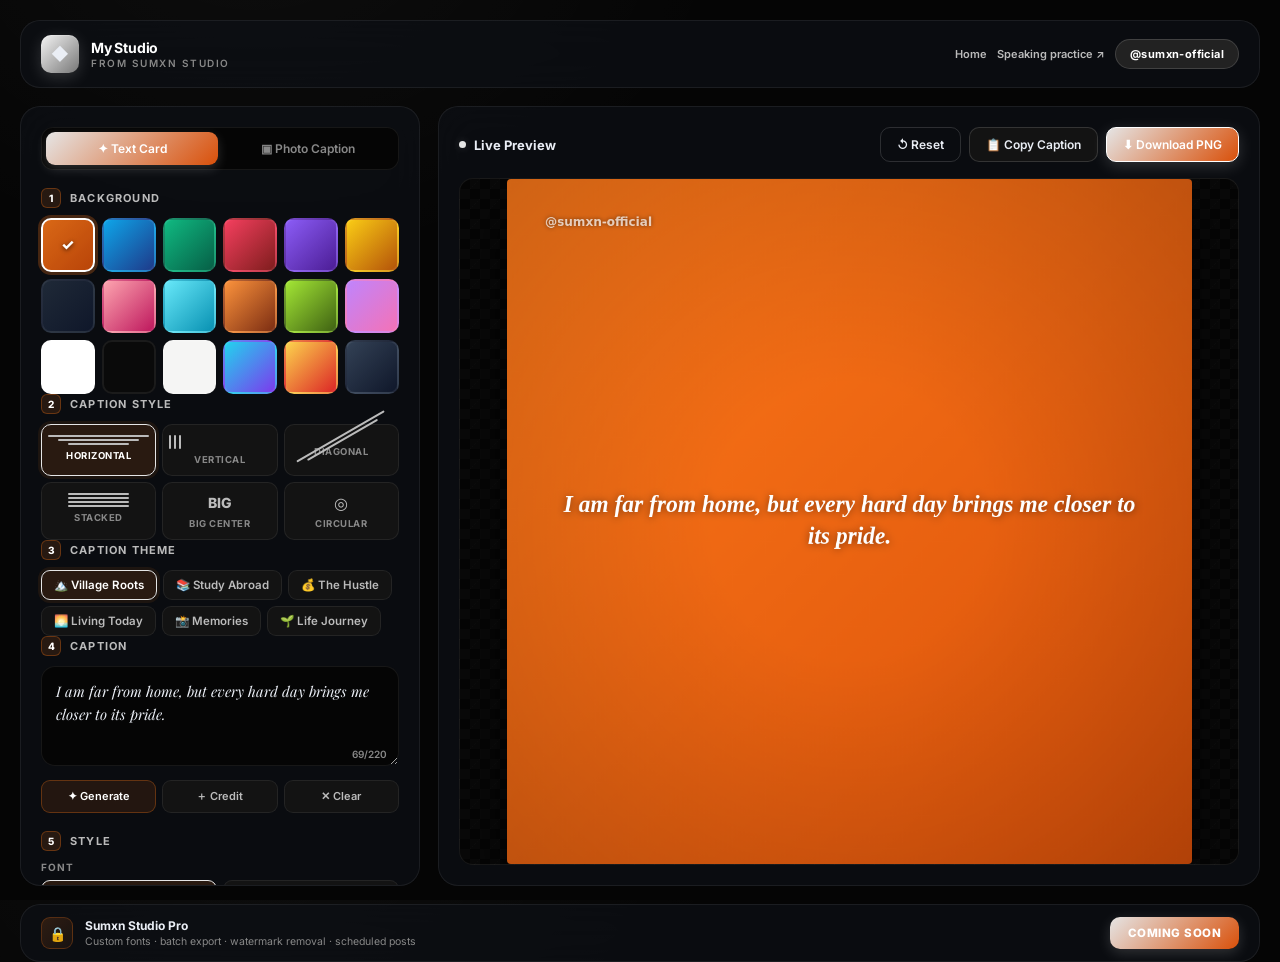
==== commit 600749b4: "Make My studio add made progessional look" ====
--- a/photo-caption.html
+++ b/photo-caption.html
@@ -3,7 +3,7 @@
 <head>
 <meta charset="UTF-8">
 <meta name="viewport" content="width=device-width, initial-scale=1.0">
-<title>My Studio — Photo captions</title>
+<title>My Studio — from Sumxn Studio</title>
 <link rel="preconnect" href="https://fonts.googleapis.com">
 <link rel="preconnect" href="https://fonts.gstatic.com" crossorigin>
 <link href="https://fonts.googleapis.com/css2?family=Inter:wght@400;500;600;700;800&family=Playfair+Display:ital,wght@0,600;1,500&display=swap" rel="stylesheet">
@@ -110,6 +110,19 @@
   .credit-dialog-actions { display: flex; justify-content: flex-end; gap: 9px; margin-top: 18px; }
   .credit-dialog-actions button { padding: 9px 13px; border: 1px solid var(--stroke-2); border-radius: 8px; background: #1c1c1c; color: var(--text); cursor: pointer; }
   .credit-dialog-actions button[type="submit"] { background: #eee; color: #111; border-color: #eee; font-weight: 700; }
+  .header-right .credit-pill { cursor: pointer; font-family: inherit; border: 1px solid var(--stroke-2); background: #222; }
+  .header-right .credit-pill:hover { background: #303030; }
+  .app { max-width: 1380px; }
+  .bg-swatch.active { border-color: #fff; box-shadow: 0 0 0 3px rgba(255,255,255,.2); }
+  .bg-swatch.active::after { background: rgba(0,0,0,.22); }
+  .chip.active { background: rgba(255,255,255,.1); border-color: #aaa; color: #fff; box-shadow: 0 0 0 3px rgba(255,255,255,.05); }
+  .step-num { background: rgba(255,255,255,.06); border-color: rgba(255,255,255,.24); color: #eee; }
+  .mode-btn.active, .btn-primary { background: linear-gradient(135deg,#f0f0f0,#a5a5a5); color: #111; box-shadow: 0 4px 12px rgba(255,255,255,.12); }
+  .style-preset.active { border-color: #bbb; background: rgba(255,255,255,.06); }
+  .style-preset.active .sp-name { color: #fff; }
+  .slider { accent-color: #ddd; }
+  .upload-zone.dragover { border-color: #ddd; background: rgba(255,255,255,.04); }
+  .toast-icon.success, .toast-icon.info { background: rgba(255,255,255,.1); color: #eee; }
 
   .credit-pill {
     font-size: 11px; font-weight: 700; color: #fff;
@@ -1029,6 +1042,34 @@
     </div>
   </form>
 </dialog>
+<script>
+(() => {
+  const dialog = document.getElementById('credit-dialog');
+  const form = document.getElementById('credit-form');
+  const input = document.getElementById('credit-input');
+  const creditButton = document.getElementById('credit-settings-button');
+  const storageKey = 'my-studio-credit';
+  function getCredit() {
+    try { return localStorage.getItem(storageKey) ?? '@sumxn-official'; }
+    catch (error) { console.warn('Could not read saved studio credit.', error); return '@sumxn-official'; }
+  }
+  function updateButton() { creditButton.textContent = getCredit() || 'Set your @credit'; }
+  creditButton.addEventListener('click', () => { input.value = getCredit(); dialog.showModal(); input.focus(); });
+  document.getElementById('credit-cancel-button').addEventListener('click', () => dialog.close());
+  form.addEventListener('submit', (event) => {
+    event.preventDefault();
+    const value = input.value.trim();
+    const credit = value && !value.startsWith('@') ? `@${value}` : value;
+    try { localStorage.setItem(storageKey, credit); }
+    catch (error) { console.error('Could not save studio credit.', error); alert('Your browser could not save this handle. Check your storage settings and try again.'); return; }
+    updateButton();
+    window.dispatchEvent(new Event('studio-credit-change'));
+    dialog.close();
+  });
+  updateButton();
+  window.getStudioCredit = getCredit;
+})();
+</script>
 <div class="toast-stack" id="toastStack"></div>
 
 <script>
@@ -1328,11 +1369,16 @@
     });
     $(creditId).addEventListener('click', () => {
       const val = ta.value.trim();
-      if (val.includes('@sumxn-official')) {
+      const credit = window.getStudioCredit();
+      if (!credit) {
+        toast('Set a @credit first to add one', 'info');
+        return;
+      }
+      if (val.includes(credit)) {
         toast('Credit already added', 'info');
         return;
       }
-      ta.value = val ? val + '\n\n@sumxn-official' : '@sumxn-official';
+      ta.value = val ? val + '\n\n' + credit : credit;
       updateCharCount(countId, taId);
       render();
       toast('Credit added', 'success');
@@ -1489,6 +1535,8 @@
       renderPhotoCaption(text);
     }
   }
+
+  window.addEventListener('studio-credit-change', render);
 
   // ---- TEXT CARD MODE ----
   function renderTextCard(text) {
@@ -1942,6 +1990,8 @@
   //  CREDIT
   // ============================================================
   function drawCredit(w, h, x, y) {
+    const credit = window.getStudioCredit();
+    if (!credit) return;
     const creditSize = Math.max(14, Math.round(w * 0.018));
     ctx.font = `700 ${creditSize}px "Inter", system-ui, sans-serif`;
     ctx.textAlign = 'left';
@@ -1949,7 +1999,7 @@
     ctx.fillStyle = 'rgba(255,255,255,0.72)';
     ctx.shadowColor = 'rgba(0,0,0,0.7)';
     ctx.shadowBlur = 6;
-    ctx.fillText('@sumxn-official', x, y);
+    ctx.fillText(credit, x, y);
     ctx.shadowColor = 'transparent';
     ctx.shadowBlur = 0;
   }
@@ -1996,7 +2046,8 @@
       toast('Nothing to copy', 'error');
       return;
     }
-    const full = `${text}\n\n@sumxn-official`;
+    const credit = window.getStudioCredit();
+    const full = credit ? `${text}\n\n${credit}` : text;
     try {
       await navigator.clipboard.writeText(full);
       toast('Caption copied', 'success');
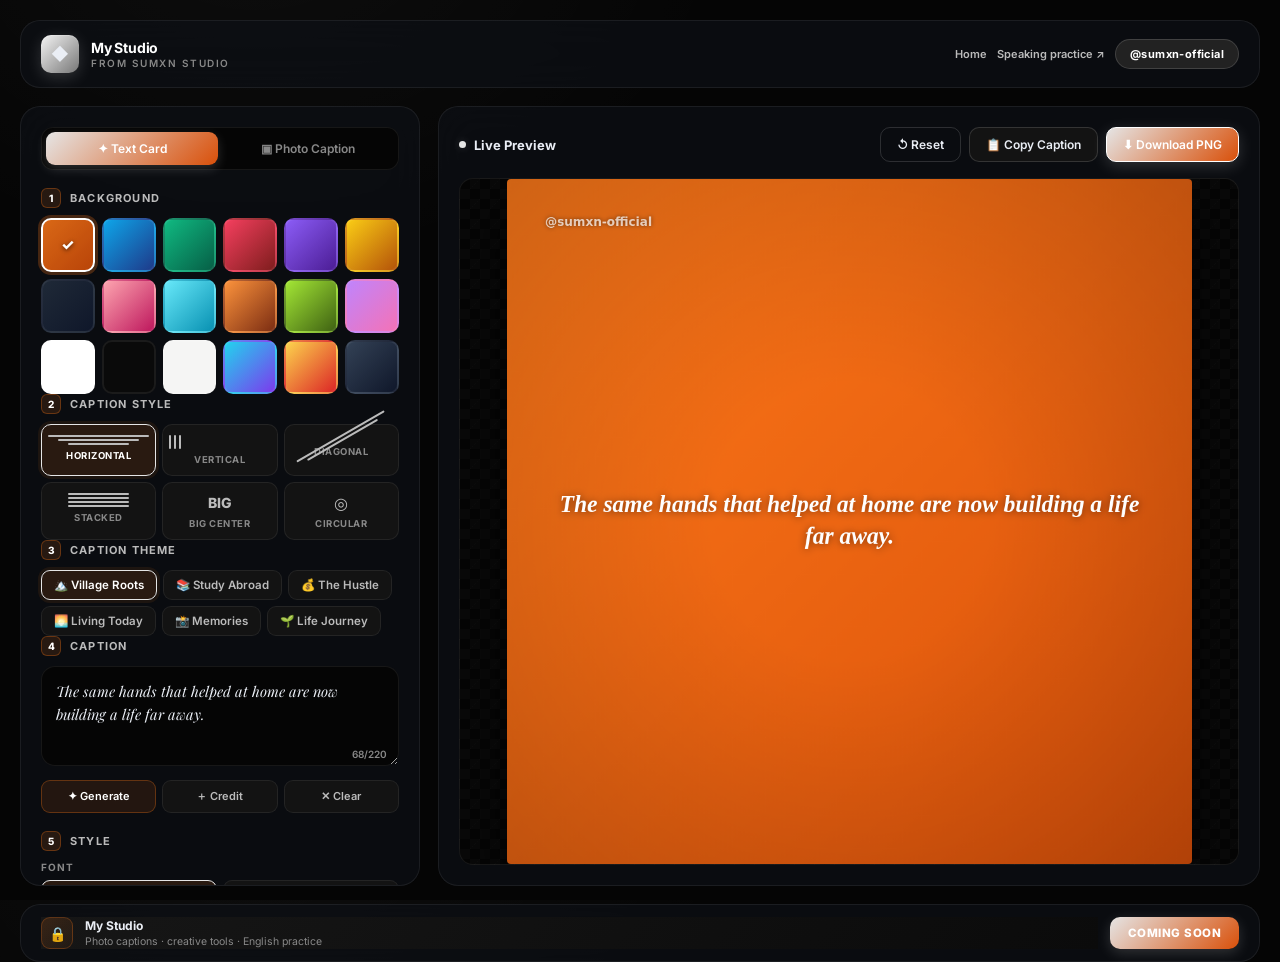
==== commit 2dde0714: "Make My Mini studio type theme and make it professional by adding three different features" ====
--- a/photo-caption.html
+++ b/photo-caption.html
@@ -113,16 +113,17 @@
   .header-right .credit-pill { cursor: pointer; font-family: inherit; border: 1px solid var(--stroke-2); background: #222; }
   .header-right .credit-pill:hover { background: #303030; }
   .app { max-width: 1380px; }
+  .step-num { background: rgba(255,255,255,.06); border-color: rgba(255,255,255,.24); color: #eee; }
+  .mode-btn.active, .btn-primary, .pro-cta { background: linear-gradient(135deg,#f0f0f0,#a5a5a5); color: #111; box-shadow: 0 4px 12px rgba(255,255,255,.12); }
+  .style-preset.active { border-color: #bbb; background: rgba(255,255,255,.06); }
+  .style-preset.active .sp-name { color: #fff; }
   .bg-swatch.active { border-color: #fff; box-shadow: 0 0 0 3px rgba(255,255,255,.2); }
   .bg-swatch.active::after { background: rgba(0,0,0,.22); }
-  .chip.active { background: rgba(255,255,255,.1); border-color: #aaa; color: #fff; box-shadow: 0 0 0 3px rgba(255,255,255,.05); }
-  .step-num { background: rgba(255,255,255,.06); border-color: rgba(255,255,255,.24); color: #eee; }
-  .mode-btn.active, .btn-primary { background: linear-gradient(135deg,#f0f0f0,#a5a5a5); color: #111; box-shadow: 0 4px 12px rgba(255,255,255,.12); }
-  .style-preset.active { border-color: #bbb; background: rgba(255,255,255,.06); }
-  .style-preset.active .sp-name { color: #fff; }
+  .chip.active, .pos-chip.active { background: rgba(255,255,255,.1); border-color: #aaa; color: #fff; box-shadow: 0 0 0 3px rgba(255,255,255,.05); }
   .slider { accent-color: #ddd; }
   .upload-zone.dragover { border-color: #ddd; background: rgba(255,255,255,.04); }
   .toast-icon.success, .toast-icon.info { background: rgba(255,255,255,.1); color: #eee; }
+  .pro-banner { background: linear-gradient(135deg,#161616,#0b0b0b); border-color: #303030; }
 
   .credit-pill {
     font-size: 11px; font-weight: 700; color: #fff;
@@ -1021,8 +1022,8 @@
     <div class="pro-banner">
       <div class="pro-lock">🔒</div>
       <div class="pro-text">
-        <div class="title">Sumxn Studio Pro</div>
-        <div class="desc">Custom fonts · batch export · watermark removal · scheduled posts</div>
+        <div class="title">My Studio</div>
+        <div class="desc">Photo captions · creative tools · English practice</div>
       </div>
     </div>
     <button class="pro-cta" id="proBtn">Coming Soon</button>
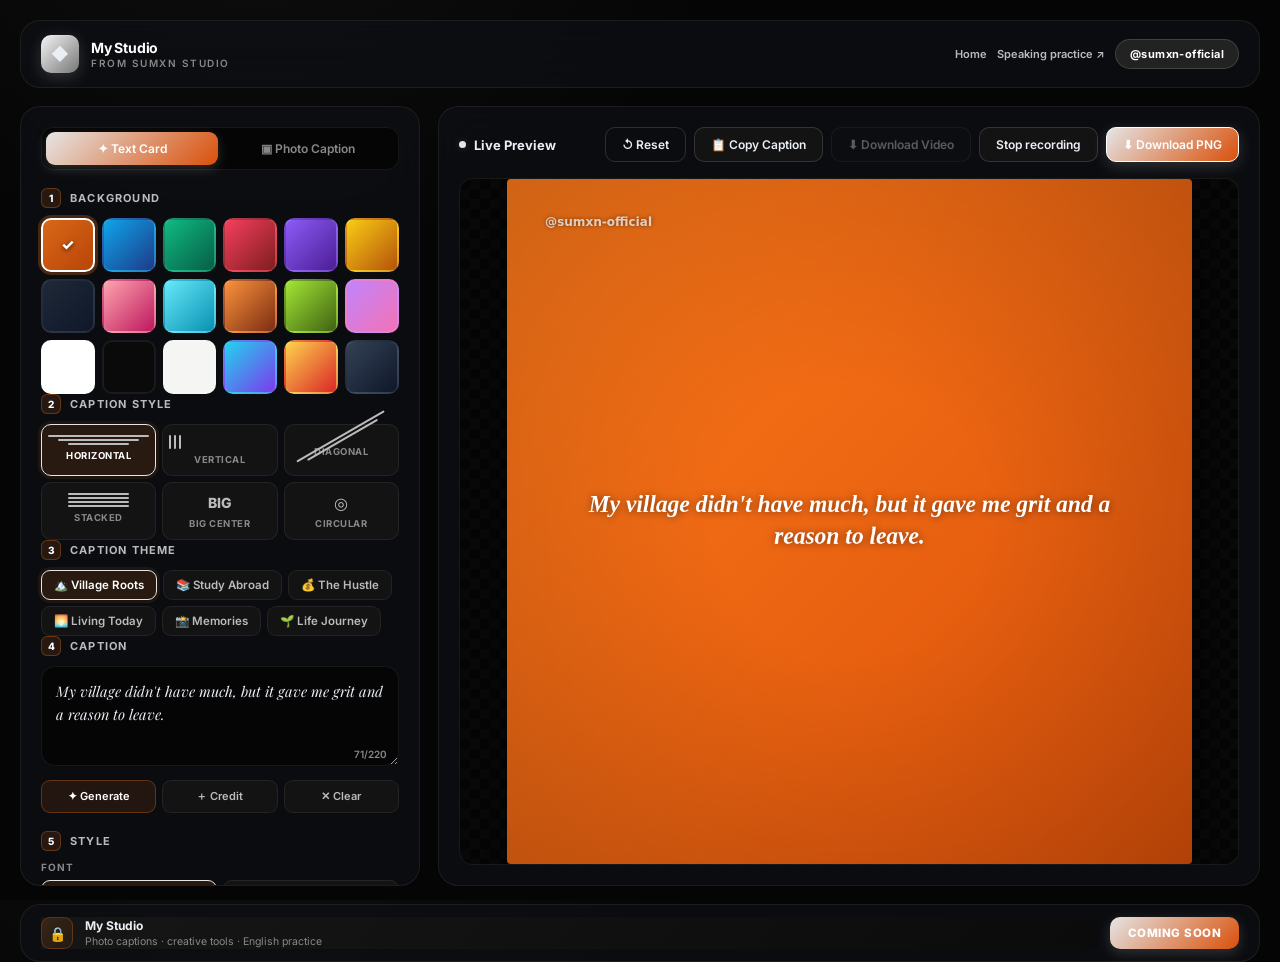
==== commit 7999b9a5: "Add same theme across all page" ====
--- a/photo-caption.html
+++ b/photo-caption.html
@@ -890,16 +890,17 @@
       <div class="step">
         <div class="step-head">
           <div class="step-num">1</div>
-          <div class="step-title">Upload Image</div>
+          <div class="step-title">Upload Photo or Video</div>
         </div>
         <div class="upload-zone" id="uploadZone">
           <div class="upload-default">
             <span class="upload-icon">⬆</span>
             <div class="upload-title">Drop image or click to browse</div>
-            <div class="upload-sub">JPG · PNG · WEBP · max 15MB</div>
+            <div class="upload-sub">JPG · PNG · WEBP · MP4 · WEBM</div>
           </div>
           <div class="upload-thumb">
             <img id="thumbImg" class="thumb-img" alt="">
+            <video id="thumbVideo" class="thumb-img" controls playsinline hidden aria-label="Video preview"></video>
             <div class="thumb-info">
               <div class="thumb-name" id="thumbName">image.jpg</div>
               <div class="thumb-meta" id="thumbMeta">Ready</div>
@@ -907,7 +908,7 @@
             <button class="thumb-remove" id="thumbRemove" title="Remove">✕</button>
           </div>
         </div>
-        <input type="file" id="fileInput" accept="image/*">
+        <input type="file" id="fileInput" accept="image/*,video/*">
       </div>
 
       <div class="step">
@@ -1008,6 +1009,8 @@
       <div class="main-actions">
         <button class="btn btn-ghost" id="resetBtn">↺ Reset</button>
         <button class="btn" id="copyBtn">📋 Copy Caption</button>
+        <button class="btn" id="downloadVideoBtn" disabled>⬇ Download Video</button>
+        <button class="btn" id="stopVideoBtn" type="button" hidden>Stop recording</button>
         <button class="btn btn-primary" id="downloadBtn">⬇ Download PNG</button>
       </div>
     </div>
@@ -1218,6 +1221,7 @@
     bg: 'linear-gradient(135deg,#ff7a1a,#d9500a)',
     captionStyle: 'horizontal',
     image: null,
+    video: null,
     imageName: '',
     imageSize: 0,
     theme: 'village',
@@ -1229,6 +1233,8 @@
     lastCaption: '',
     usedCaptions: new Set()
   };
+  let activeVideoRecorder = null;
+  let recordingFrame = 0;
 
   // ============================================================
   //  DOM
@@ -1441,9 +1447,13 @@
   // ============================================================
   const uploadZone = $('uploadZone');
   const fileInput = $('fileInput');
+  const thumbVideo = $('thumbVideo');
+  let videoObjectUrl = null;
+  let videoPreviewFrame = 0;
 
   uploadZone.addEventListener('click', (e) => {
     if (e.target.closest('.thumb-remove')) return;
+    if (e.target.closest('.upload-thumb')) return;
     fileInput.click();
   });
 
@@ -1453,12 +1463,9 @@
 
   $('thumbRemove').addEventListener('click', (e) => {
     e.stopPropagation();
-    state.image = null;
-    uploadZone.classList.remove('has-image');
-    $('thumbImg').src = '';
-    fileInput.value = '';
+    clearUploadedMedia();
     render();
-    toast('Image removed', 'info');
+    toast('Media removed', 'info');
   });
 
   ['dragenter', 'dragover'].forEach(ev => {
@@ -1490,29 +1497,107 @@
     }
   });
 
+  function clearUploadedMedia() {
+    if (videoPreviewFrame) cancelAnimationFrame(videoPreviewFrame);
+    videoPreviewFrame = 0;
+    state.image = null;
+    state.video = null;
+    if (videoObjectUrl) URL.revokeObjectURL(videoObjectUrl);
+    videoObjectUrl = null;
+    thumbVideo.onloadedmetadata = null;
+    thumbVideo.onerror = null;
+    thumbVideo.onplay = null;
+    thumbVideo.onpause = null;
+    thumbVideo.onseeked = null;
+    thumbVideo.onended = null;
+    thumbVideo.pause();
+    thumbVideo.removeAttribute('src');
+    thumbVideo.load();
+    thumbVideo.hidden = true;
+    $('thumbImg').removeAttribute('src');
+    $('thumbImg').hidden = true;
+    $('thumbName').textContent = '';
+    $('thumbMeta').textContent = '';
+    uploadZone.classList.remove('has-image');
+    fileInput.value = '';
+  }
+
+  function keepVideoPreviewInSync() {
+    if (!state.video || state.video.paused || state.video.ended) {
+      videoPreviewFrame = 0;
+      return;
+    }
+    render();
+    videoPreviewFrame = requestAnimationFrame(keepVideoPreviewInSync);
+  }
+
   function handleFile(file) {
-    if (!file || !file.type.startsWith('image/')) {
-      toast('Please upload an image', 'error');
+    if (!file || (!file.type.startsWith('image/') && !file.type.startsWith('video/'))) {
+      toast('Choose a supported image or video', 'error');
+      fileInput.value = '';
       return;
     }
-    if (file.size > 15 * 1024 * 1024) {
-      toast('Image too large (max 15MB)', 'error');
+    const isVideo = file.type.startsWith('video/');
+    const maxSize = isVideo ? 200 * 1024 * 1024 : 15 * 1024 * 1024;
+    if (file.size > maxSize) {
+      toast(isVideo ? 'Video too large (max 200MB)' : 'Image too large (max 15MB)', 'error');
+      fileInput.value = '';
       return;
     }
+
+    clearUploadedMedia();
+    uploadZone.classList.add('has-image');
+    $('thumbName').textContent = file.name;
+    $('thumbMeta').textContent = `Loading · ${formatBytes(file.size)}`;
+
+    if (isVideo) {
+      videoObjectUrl = URL.createObjectURL(file);
+      state.video = thumbVideo;
+      thumbVideo.hidden = false;
+      thumbVideo.src = videoObjectUrl;
+      thumbVideo.onloadedmetadata = () => {
+        $('thumbMeta').textContent = `Video · ${formatBytes(file.size)}`;
+        render();
+        toast('Video loaded. Preview the caption or download the subtitled video.', 'success');
+      };
+      thumbVideo.onerror = () => {
+        clearUploadedMedia();
+        render();
+        toast('Could not play this video format in your browser', 'error');
+      };
+      thumbVideo.onplay = keepVideoPreviewInSync;
+      thumbVideo.onpause = () => {
+        if (videoPreviewFrame) cancelAnimationFrame(videoPreviewFrame);
+        videoPreviewFrame = 0;
+        render();
+      };
+      thumbVideo.onseeked = render;
+      thumbVideo.onended = render;
+      return;
+    }
+
     const reader = new FileReader();
     reader.onload = (e) => {
       const img = new Image();
       img.onload = () => {
         state.image = img;
-        uploadZone.classList.add('has-image');
         $('thumbImg').src = img.src;
-        $('thumbName').textContent = file.name;
-        $('thumbMeta').textContent = `Ready · ${formatBytes(file.size)}`;
+        $('thumbImg').hidden = false;
+        $('thumbMeta').textContent = `Photo · ${formatBytes(file.size)}`;
         render();
-        toast('Image loaded', 'success');
+        toast('Photo loaded', 'success');
       };
-      img.onerror = () => toast('Could not read image', 'error');
+      img.onerror = () => {
+        clearUploadedMedia();
+        render();
+        toast('Could not read this image', 'error');
+      };
       img.src = e.target.result;
+    };
+    reader.onerror = () => {
+      clearUploadedMedia();
+      render();
+      toast('Could not read this image', 'error');
     };
     reader.readAsDataURL(file);
   }
@@ -1572,7 +1657,8 @@
 
   // ---- PHOTO CAPTION MODE ----
   function renderPhotoCaption(text) {
-    if (!state.image) {
+    const media = state.video || state.image;
+    if (!media || (state.video && state.video.readyState < HTMLMediaElement.HAVE_CURRENT_DATA)) {
       canvas.width = 1080;
       canvas.height = 1080;
       ctx.fillStyle = '#0a0a0a';
@@ -1581,21 +1667,25 @@
       ctx.textAlign = 'center';
       ctx.textBaseline = 'middle';
       ctx.fillStyle = 'rgba(255,255,255,0.35)';
-      ctx.fillText('Upload an image to begin', 540, 540);
+      ctx.fillText('Upload a photo or video to begin', 540, 540);
       updateActionState(true);
       return;
     }
 
-    const img = state.image;
+    const img = media;
     const MAX = 1400;
-    let w = img.naturalWidth;
-    let h = img.naturalHeight;
+    let w = state.video ? img.videoWidth : img.naturalWidth;
+    let h = state.video ? img.videoHeight : img.naturalHeight;
+    if (!w || !h) {
+      updateActionState(true);
+      return;
+    }
     const scale = Math.min(1, MAX / w, MAX / h);
     w = Math.round(w * scale);
     h = Math.round(h * scale);
 
-    canvas.width = w;
-    canvas.height = h;
+    if (canvas.width !== w) canvas.width = w;
+    if (canvas.height !== h) canvas.height = h;
     ctx.clearRect(0, 0, w, h);
     ctx.drawImage(img, 0, 0, w, h);
 
@@ -2011,11 +2101,112 @@
   function updateActionState(disabled) {
     $('downloadBtn').disabled = disabled;
     $('copyBtn').disabled = disabled;
+    $('downloadVideoBtn').disabled = disabled || !state.video || Boolean(activeVideoRecorder);
   }
 
   // ============================================================
   //  RESET / COPY / DOWNLOAD
   // ============================================================
+  $('downloadVideoBtn').addEventListener('click', downloadCaptionedVideo);
+  $('stopVideoBtn').addEventListener('click', () => {
+    if (activeVideoRecorder && activeVideoRecorder.state !== 'inactive') activeVideoRecorder.stop();
+  });
+
+  async function downloadCaptionedVideo() {
+    const video = state.video;
+    const captureVideo = video && (video.captureStream || video.webkitCaptureStream);
+    if (!video || !canvas.captureStream || !window.MediaRecorder || !captureVideo) {
+      toast('Captioned video export is not supported by this browser', 'error');
+      return;
+    }
+
+    let canvasStream;
+    let sourceStream;
+    try {
+      video.pause();
+      if (video.currentTime > 0) {
+        await new Promise((resolve, reject) => {
+          video.addEventListener('seeked', resolve, { once: true });
+          video.addEventListener('error', reject, { once: true });
+          video.currentTime = 0;
+        });
+      }
+      render();
+      canvasStream = canvas.captureStream(30);
+      sourceStream = captureVideo.call(video);
+      const tracks = [...canvasStream.getVideoTracks(), ...sourceStream.getAudioTracks()];
+      if (sourceStream.getAudioTracks().length === 0) {
+        toast('This video has no capturable audio track; the export will be silent', 'info');
+      }
+      const stream = new MediaStream(tracks);
+      const mimeType = ['video/webm;codecs=vp9,opus', 'video/webm;codecs=vp8,opus', 'video/webm']
+        .find(type => MediaRecorder.isTypeSupported(type));
+      activeVideoRecorder = mimeType ? new MediaRecorder(stream, { mimeType }) : new MediaRecorder(stream);
+      const recorder = activeVideoRecorder;
+      const chunks = [];
+      const stopAtEnd = () => {
+        if (recorder.state !== 'inactive') recorder.stop();
+      };
+
+      recorder.addEventListener('dataavailable', event => {
+        if (event.data.size > 0) chunks.push(event.data);
+      });
+      recorder.addEventListener('error', () => {
+        toast('Video recording failed. Try a smaller video or a supported format.', 'error');
+        if (recorder.state !== 'inactive') recorder.stop();
+      });
+      recorder.addEventListener('stop', () => {
+        video.removeEventListener('ended', stopAtEnd);
+        if (recordingFrame) cancelAnimationFrame(recordingFrame);
+        recordingFrame = 0;
+        [...canvasStream.getTracks(), ...sourceStream.getTracks()].forEach(track => track.stop());
+        activeVideoRecorder = null;
+        $('downloadVideoBtn').textContent = '⬇ Download Video';
+        $('stopVideoBtn').hidden = true;
+        $('downloadVideoBtn').disabled = !state.video;
+        if (chunks.length) {
+          const blob = new Blob(chunks, { type: recorder.mimeType || 'video/webm' });
+          const url = URL.createObjectURL(blob);
+          const link = document.createElement('a');
+          const baseName = $('thumbName').textContent.replace(/\.[^.]+$/, '') || 'captioned-video';
+          link.download = `${baseName}-captioned.webm`;
+          link.href = url;
+          link.click();
+          setTimeout(() => URL.revokeObjectURL(url), 1000);
+          toast('Captioned video downloaded', 'success');
+        }
+        video.pause();
+        if (video.readyState >= HTMLMediaElement.HAVE_METADATA) video.currentTime = 0;
+        render();
+      }, { once: true });
+
+      video.addEventListener('ended', stopAtEnd, { once: true });
+      recorder.start(1000);
+      $('downloadVideoBtn').textContent = 'Recording…';
+      $('downloadVideoBtn').disabled = true;
+      $('stopVideoBtn').hidden = false;
+      const renderRecordingFrame = () => {
+        if (!activeVideoRecorder || activeVideoRecorder.state !== 'recording') return;
+        render();
+        recordingFrame = requestAnimationFrame(renderRecordingFrame);
+      };
+      renderRecordingFrame();
+      await video.play();
+    } catch (error) {
+      if (activeVideoRecorder && activeVideoRecorder.state !== 'inactive') activeVideoRecorder.stop();
+      else {
+        canvasStream?.getTracks().forEach(track => track.stop());
+        sourceStream?.getTracks().forEach(track => track.stop());
+        activeVideoRecorder = null;
+        $('downloadVideoBtn').textContent = '⬇ Download Video';
+        $('downloadVideoBtn').disabled = !state.video;
+        $('stopVideoBtn').hidden = true;
+      }
+      console.error('Could not export captioned video.', error);
+      toast('Could not start video export. Check that your video can play in this browser.', 'error');
+    }
+  }
+
   $('resetBtn').addEventListener('click', () => {
     if (state.mode === 'text') {
       $('captionText').value = '';
@@ -2032,8 +2223,18 @@
       $('captionPhoto').value = '';
       updateCharCount('charCountPhoto', 'captionPhoto');
       state.image = null;
+      state.video = null;
       uploadZone.classList.remove('has-image');
       $('thumbImg').src = '';
+      thumbVideo.pause();
+      thumbVideo.removeAttribute('src');
+      thumbVideo.load();
+      thumbVideo.hidden = true;
+      $('thumbImg').hidden = true;
+      $('thumbName').textContent = '';
+      $('thumbMeta').textContent = '';
+      if (videoObjectUrl) URL.revokeObjectURL(videoObjectUrl);
+      videoObjectUrl = null;
       fileInput.value = '';
     }
     render();
